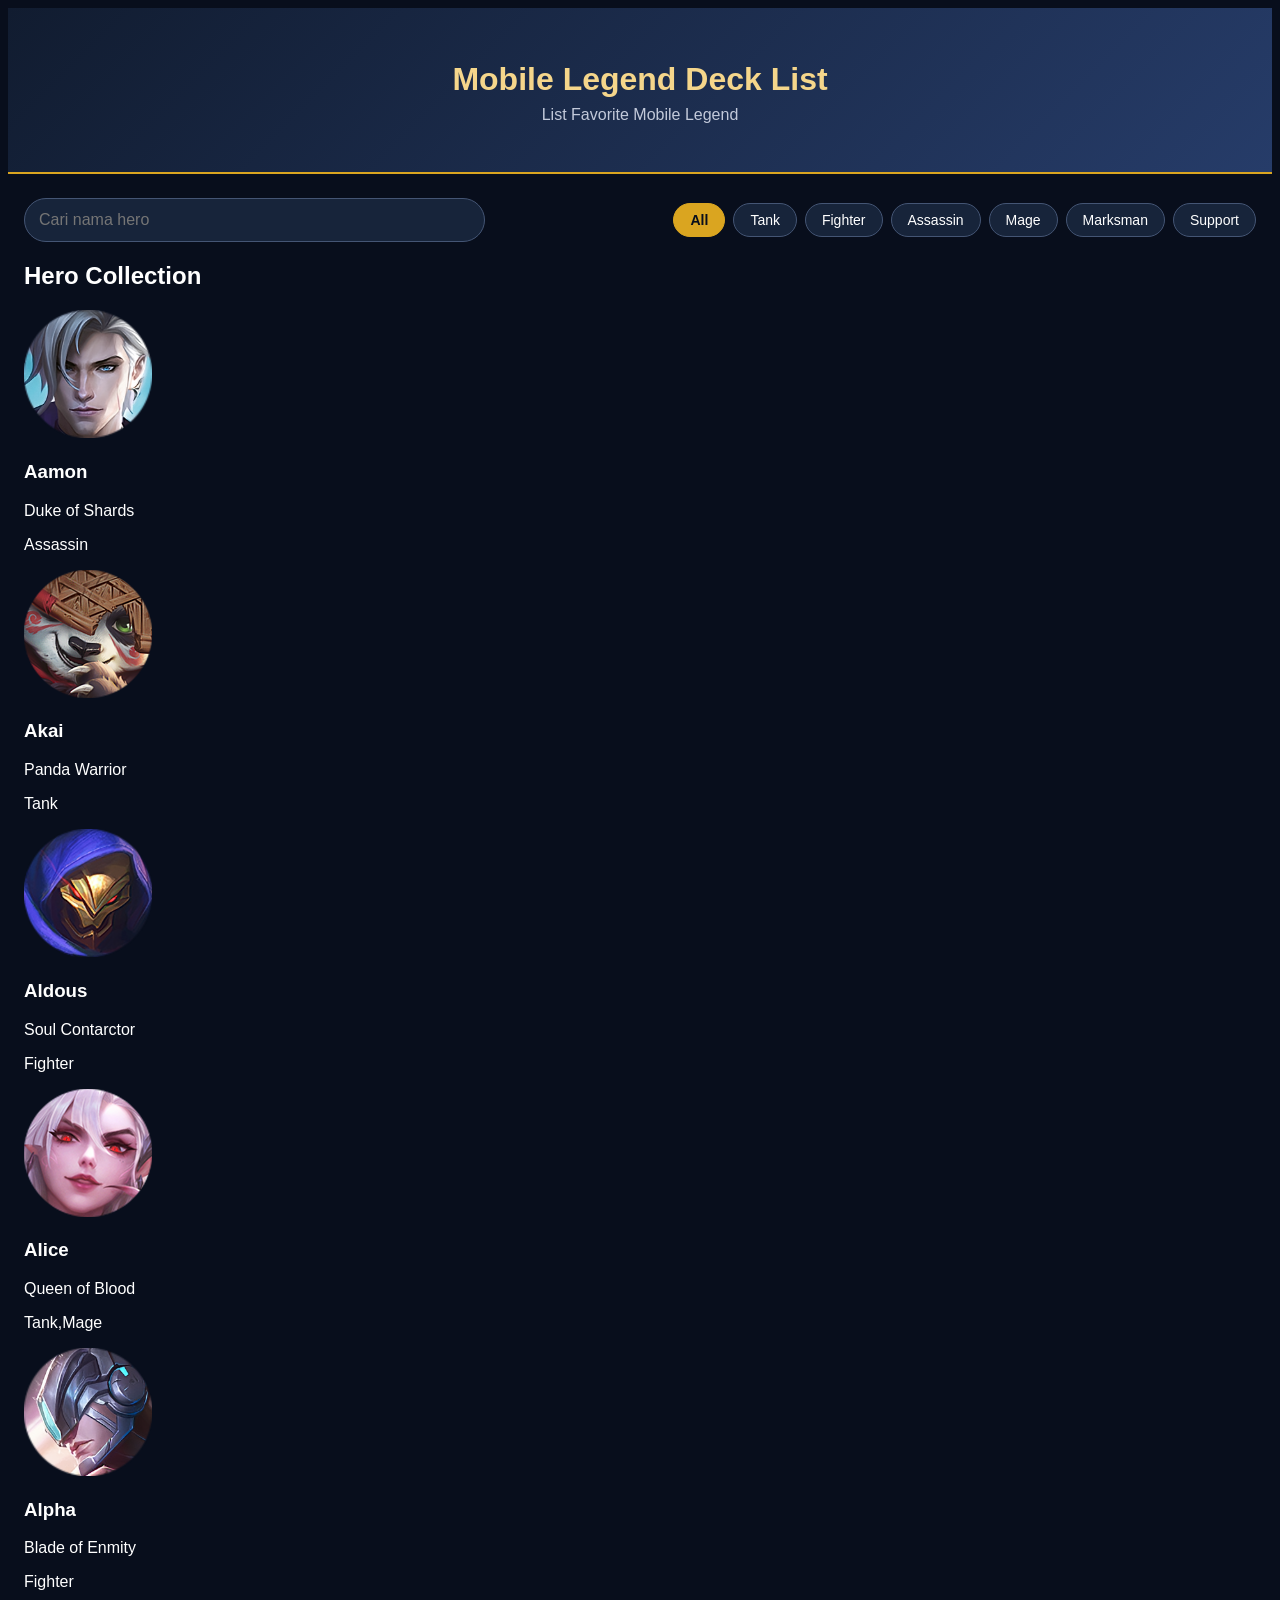
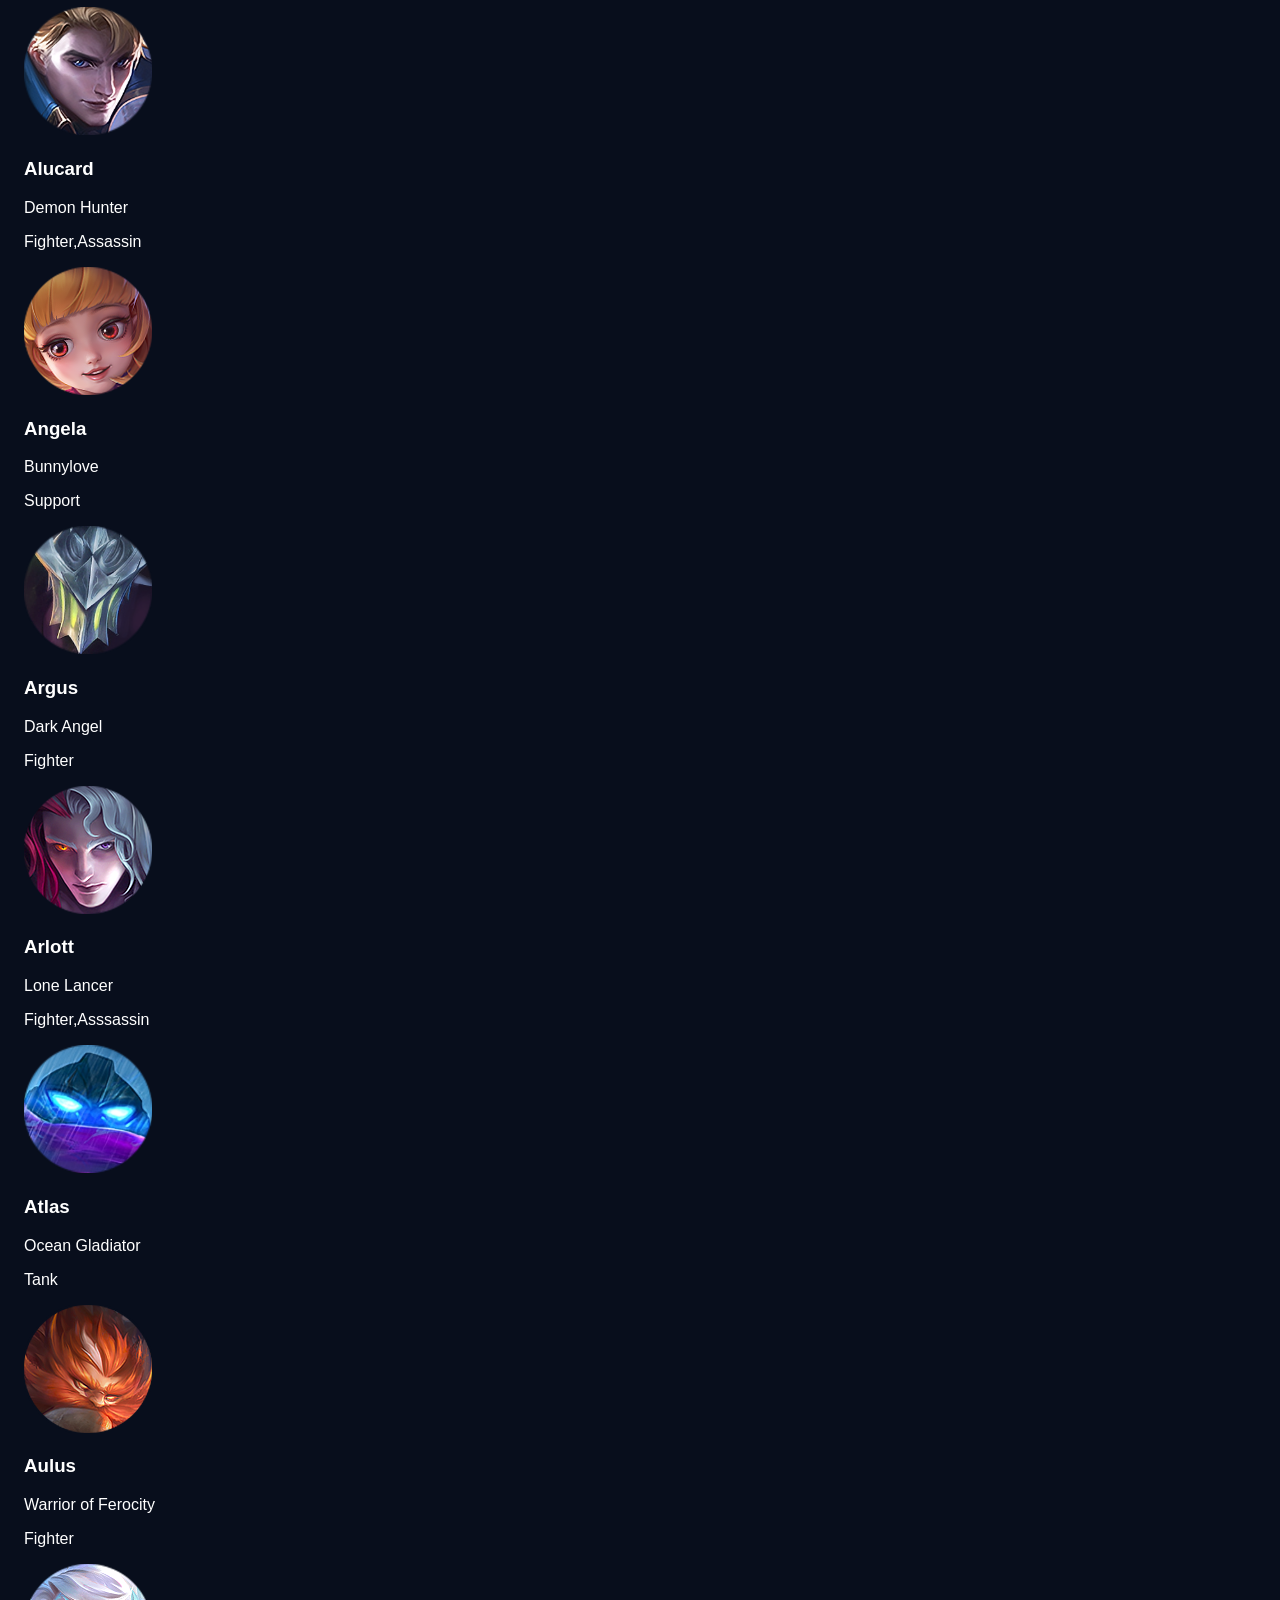
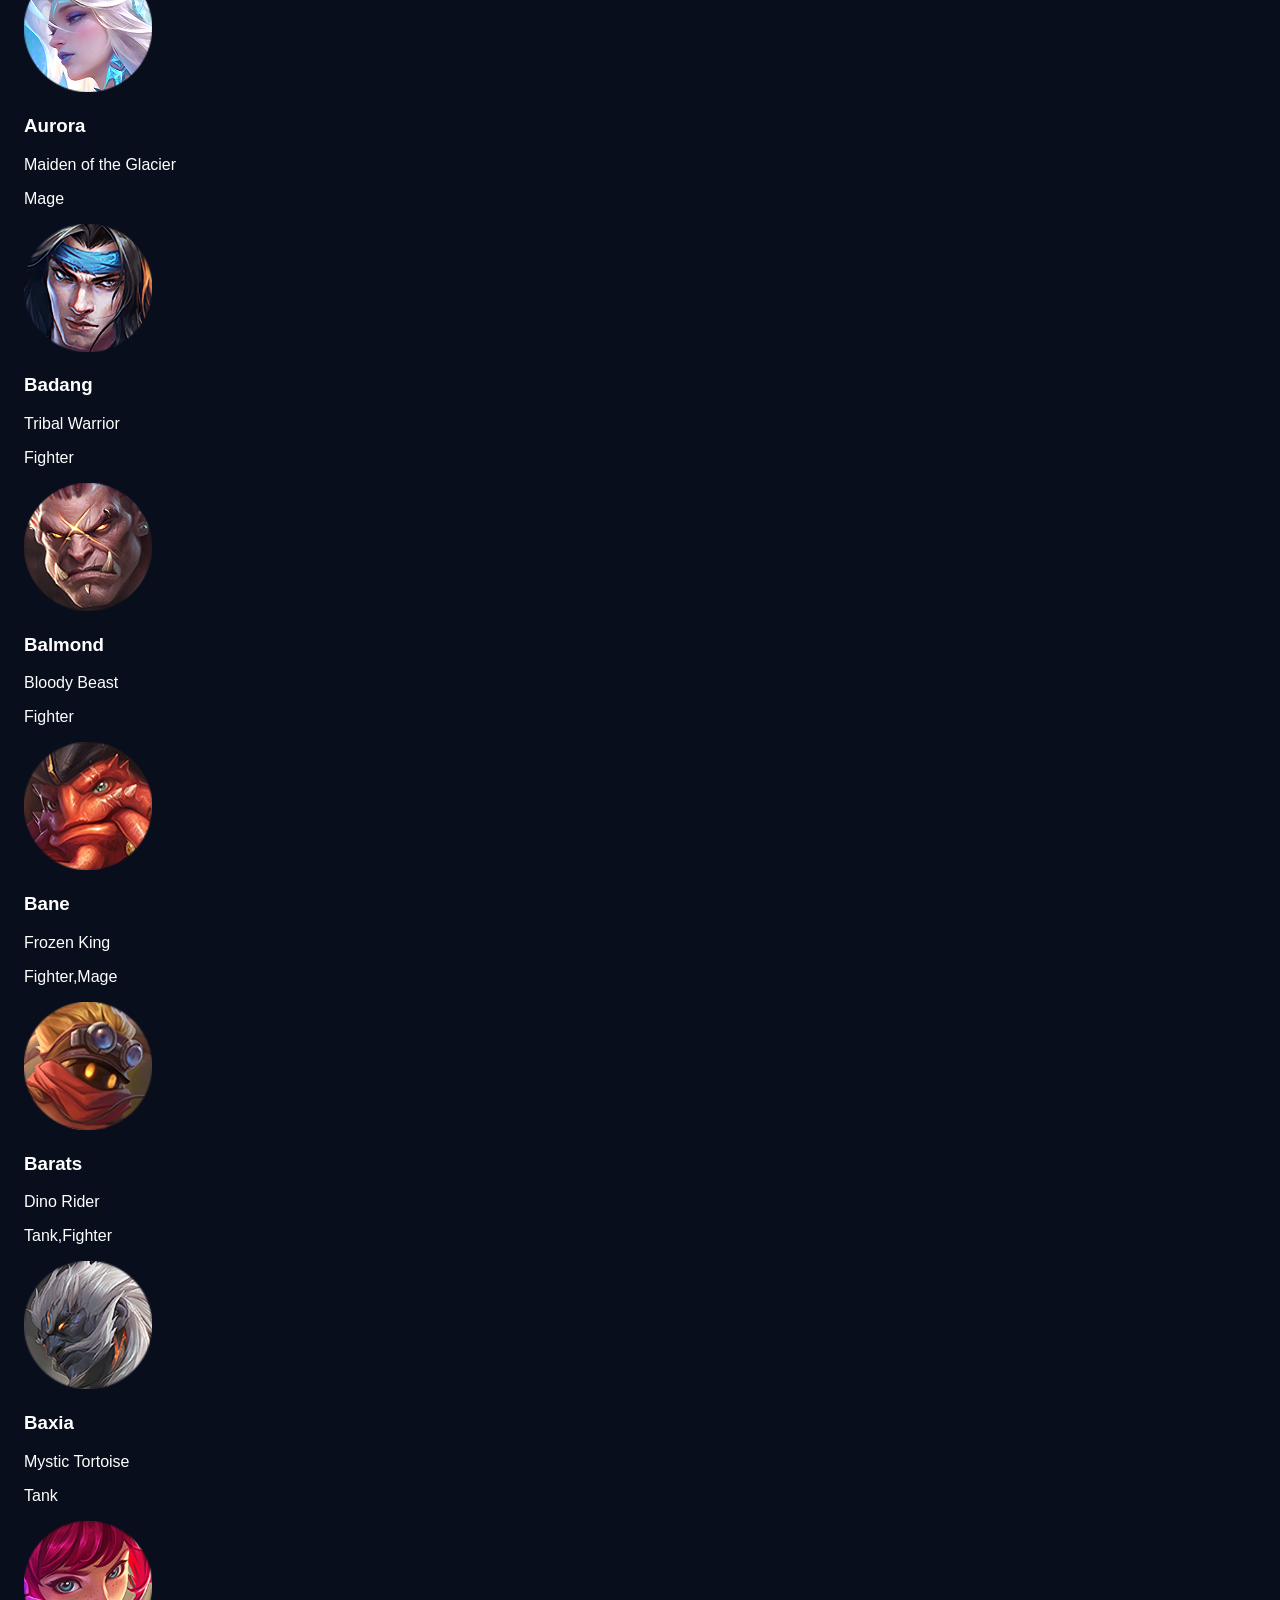
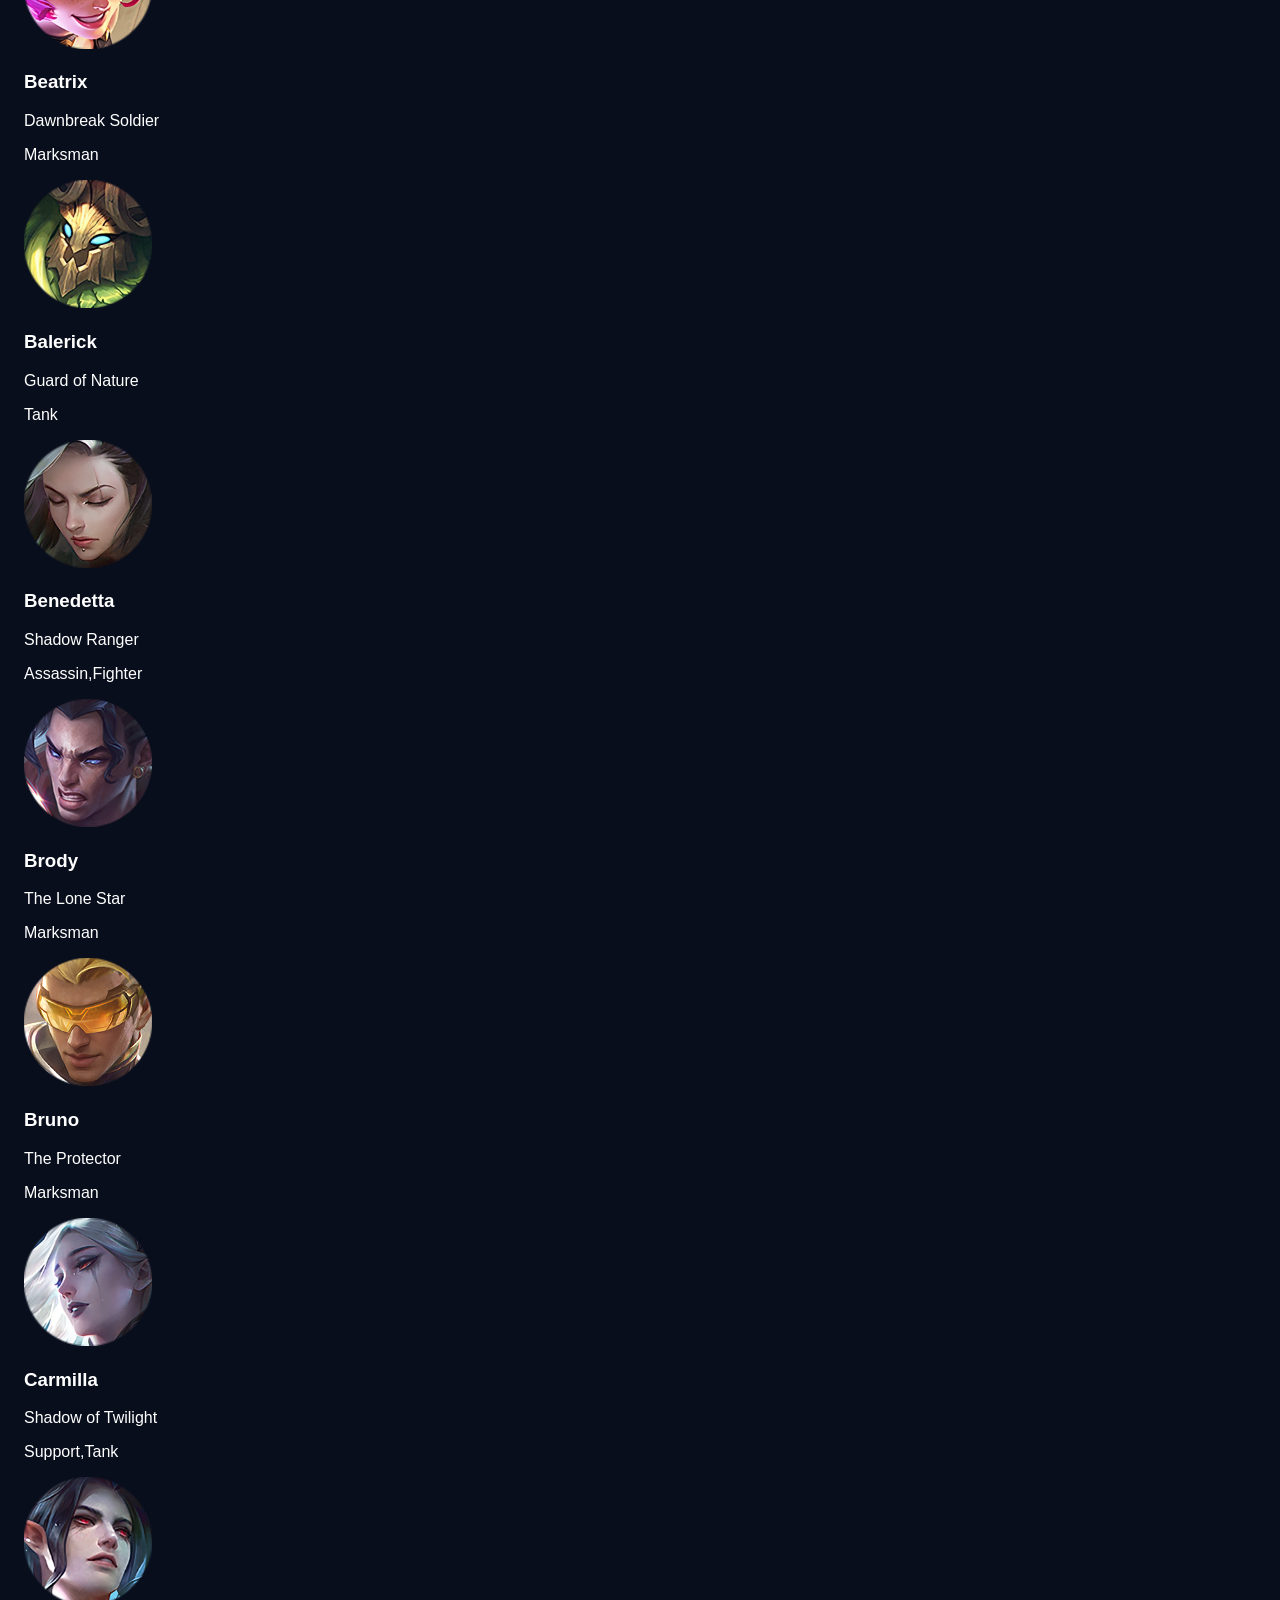
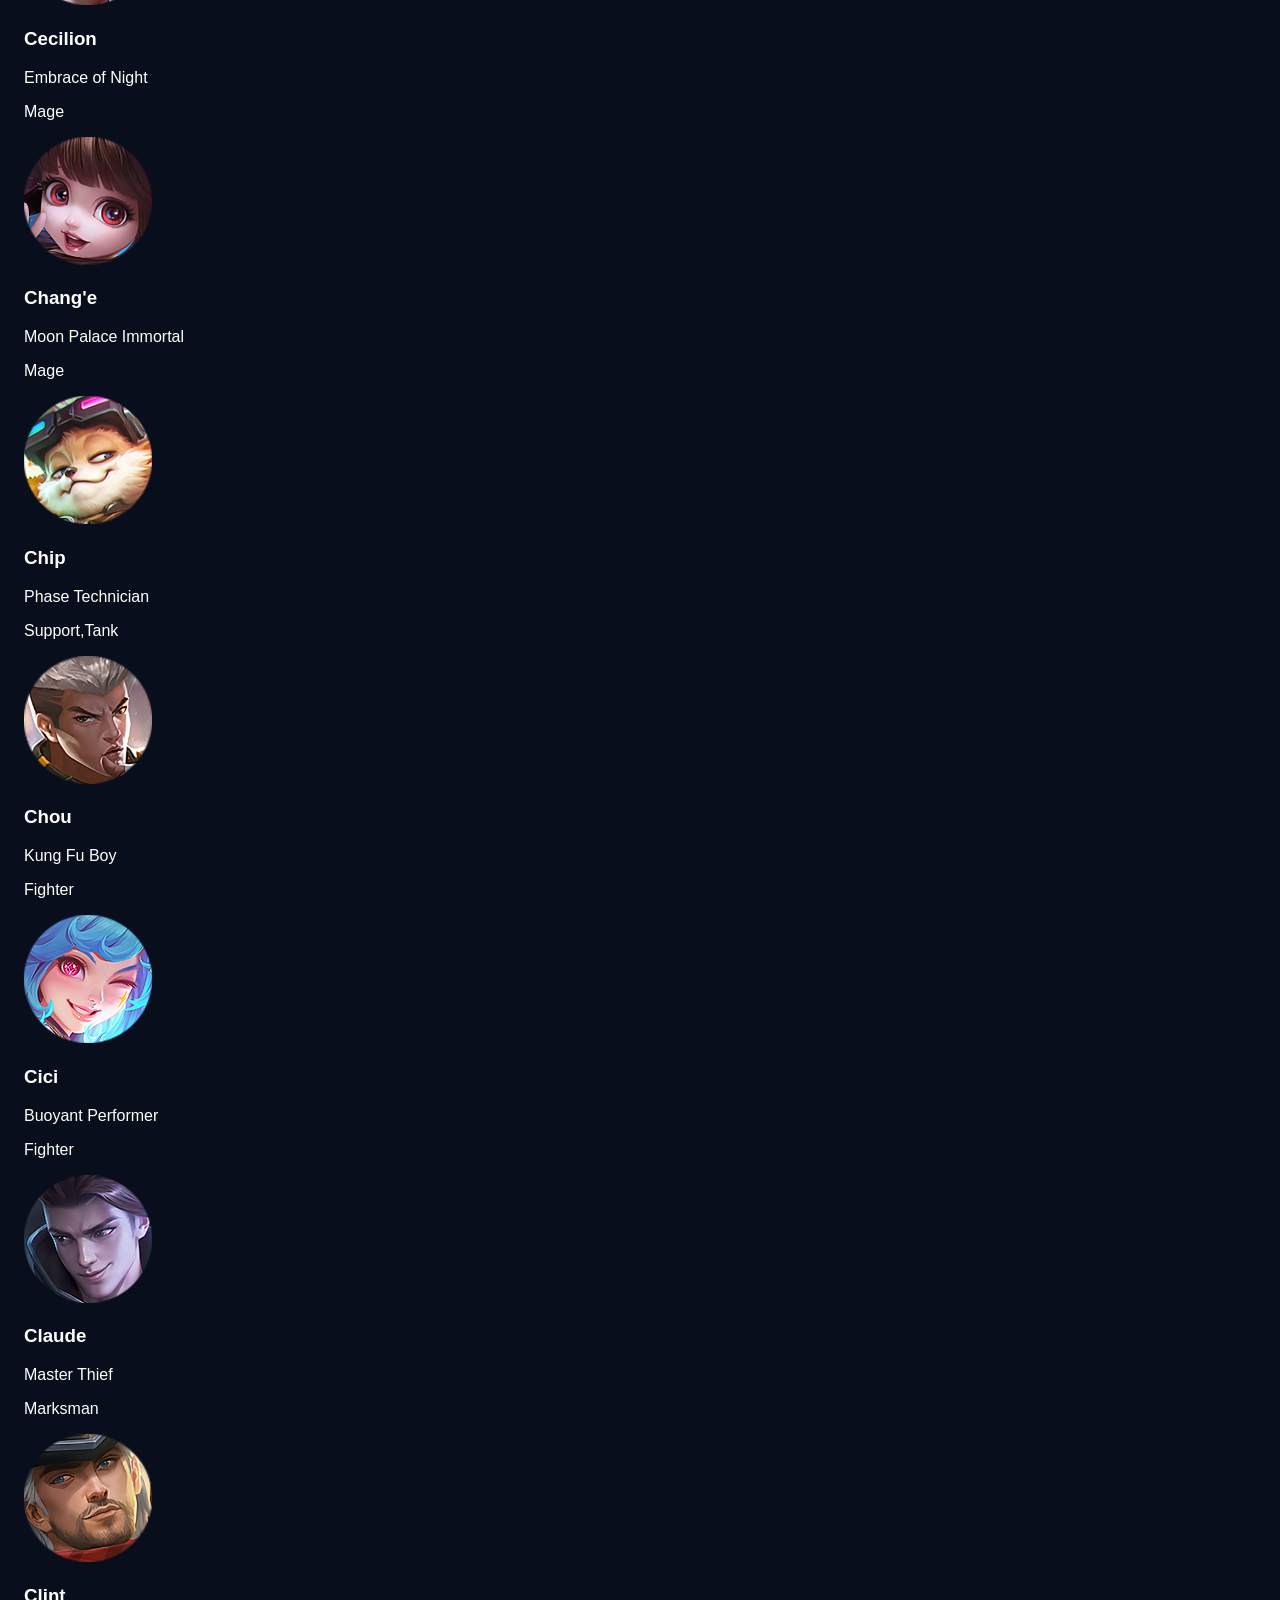
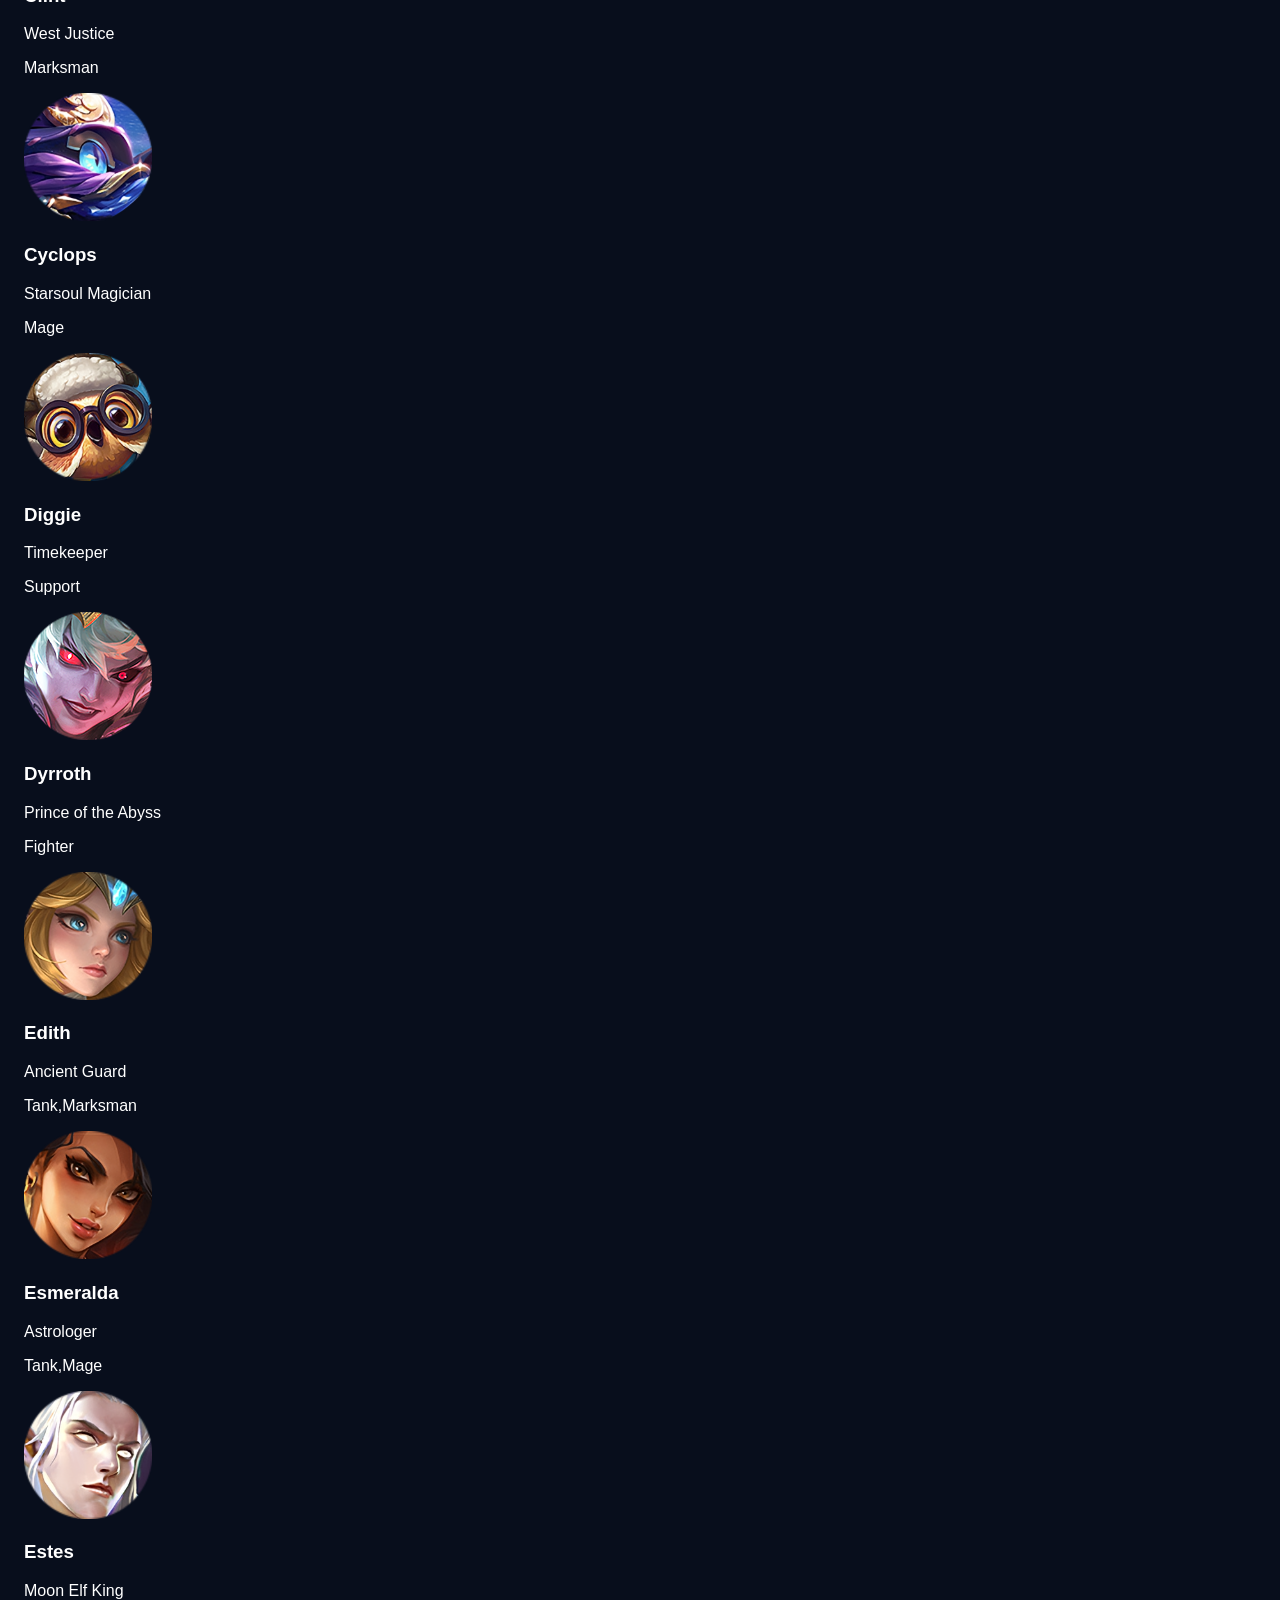
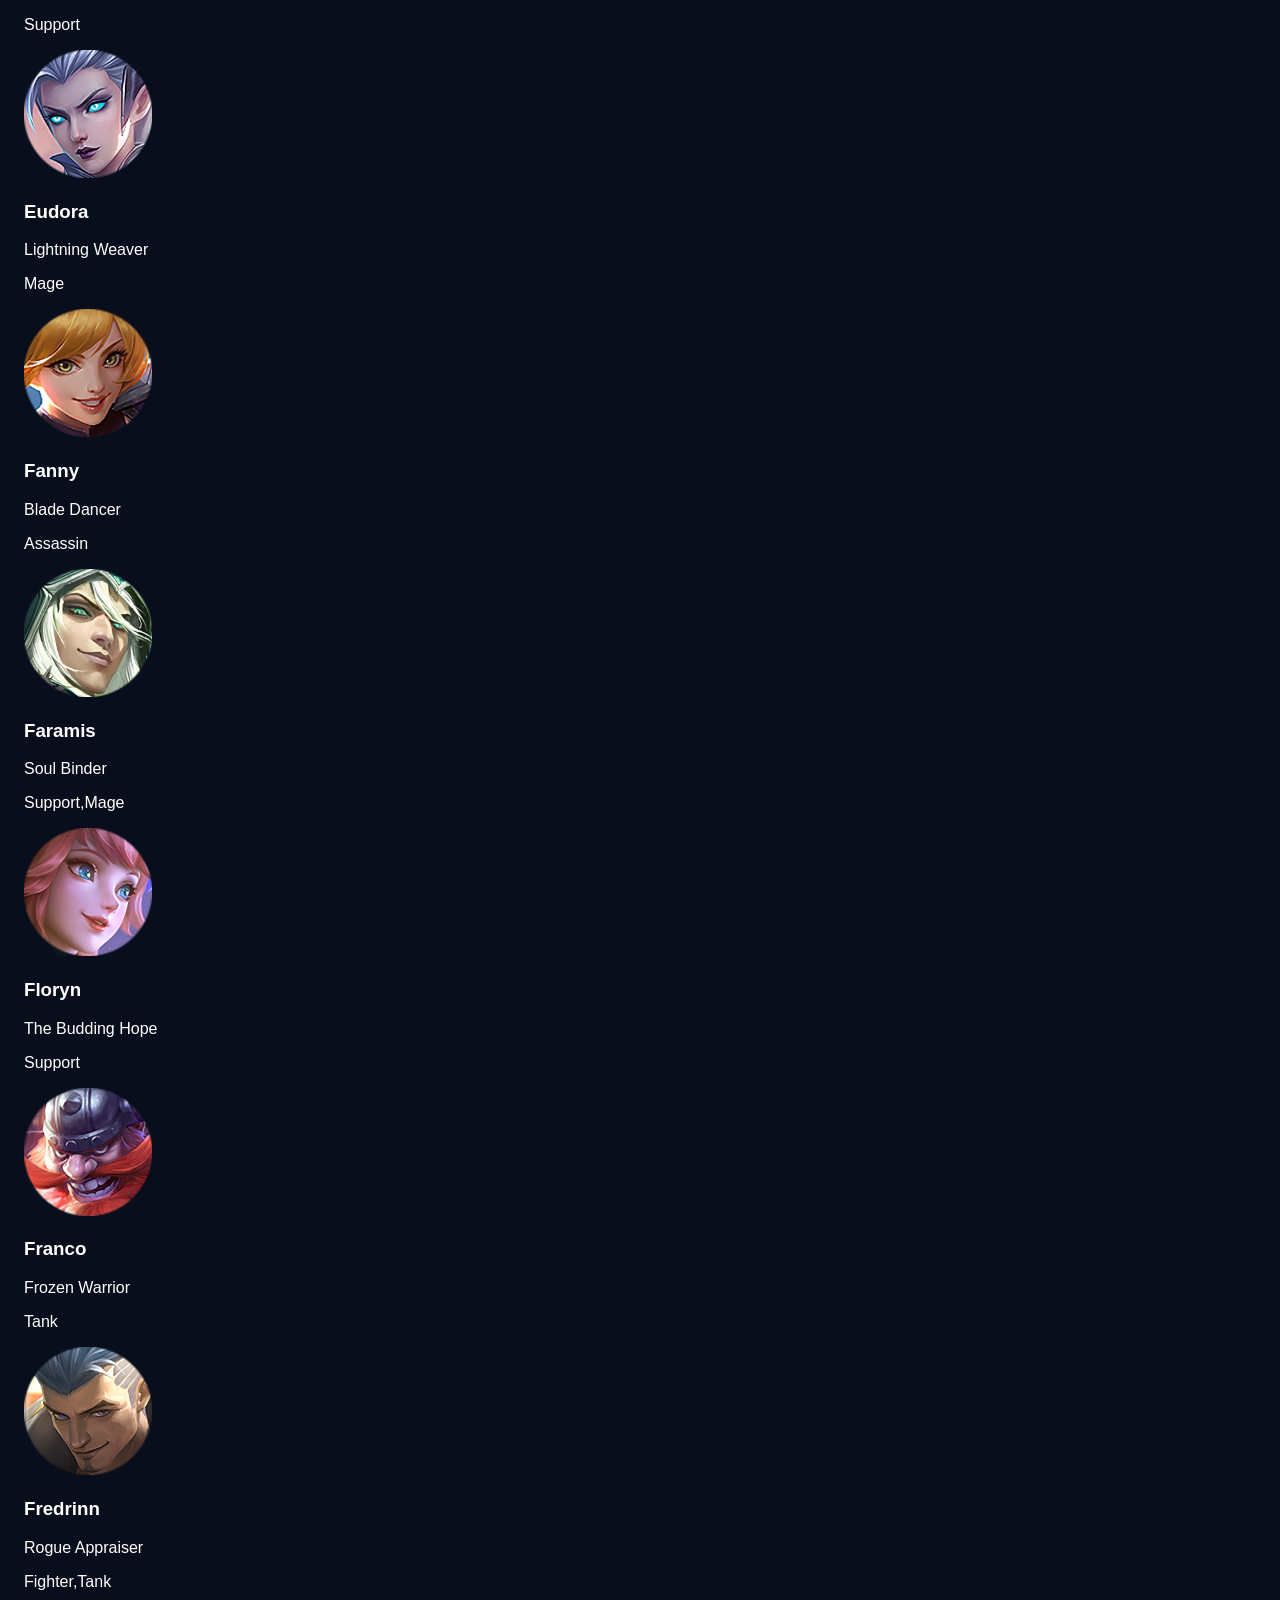
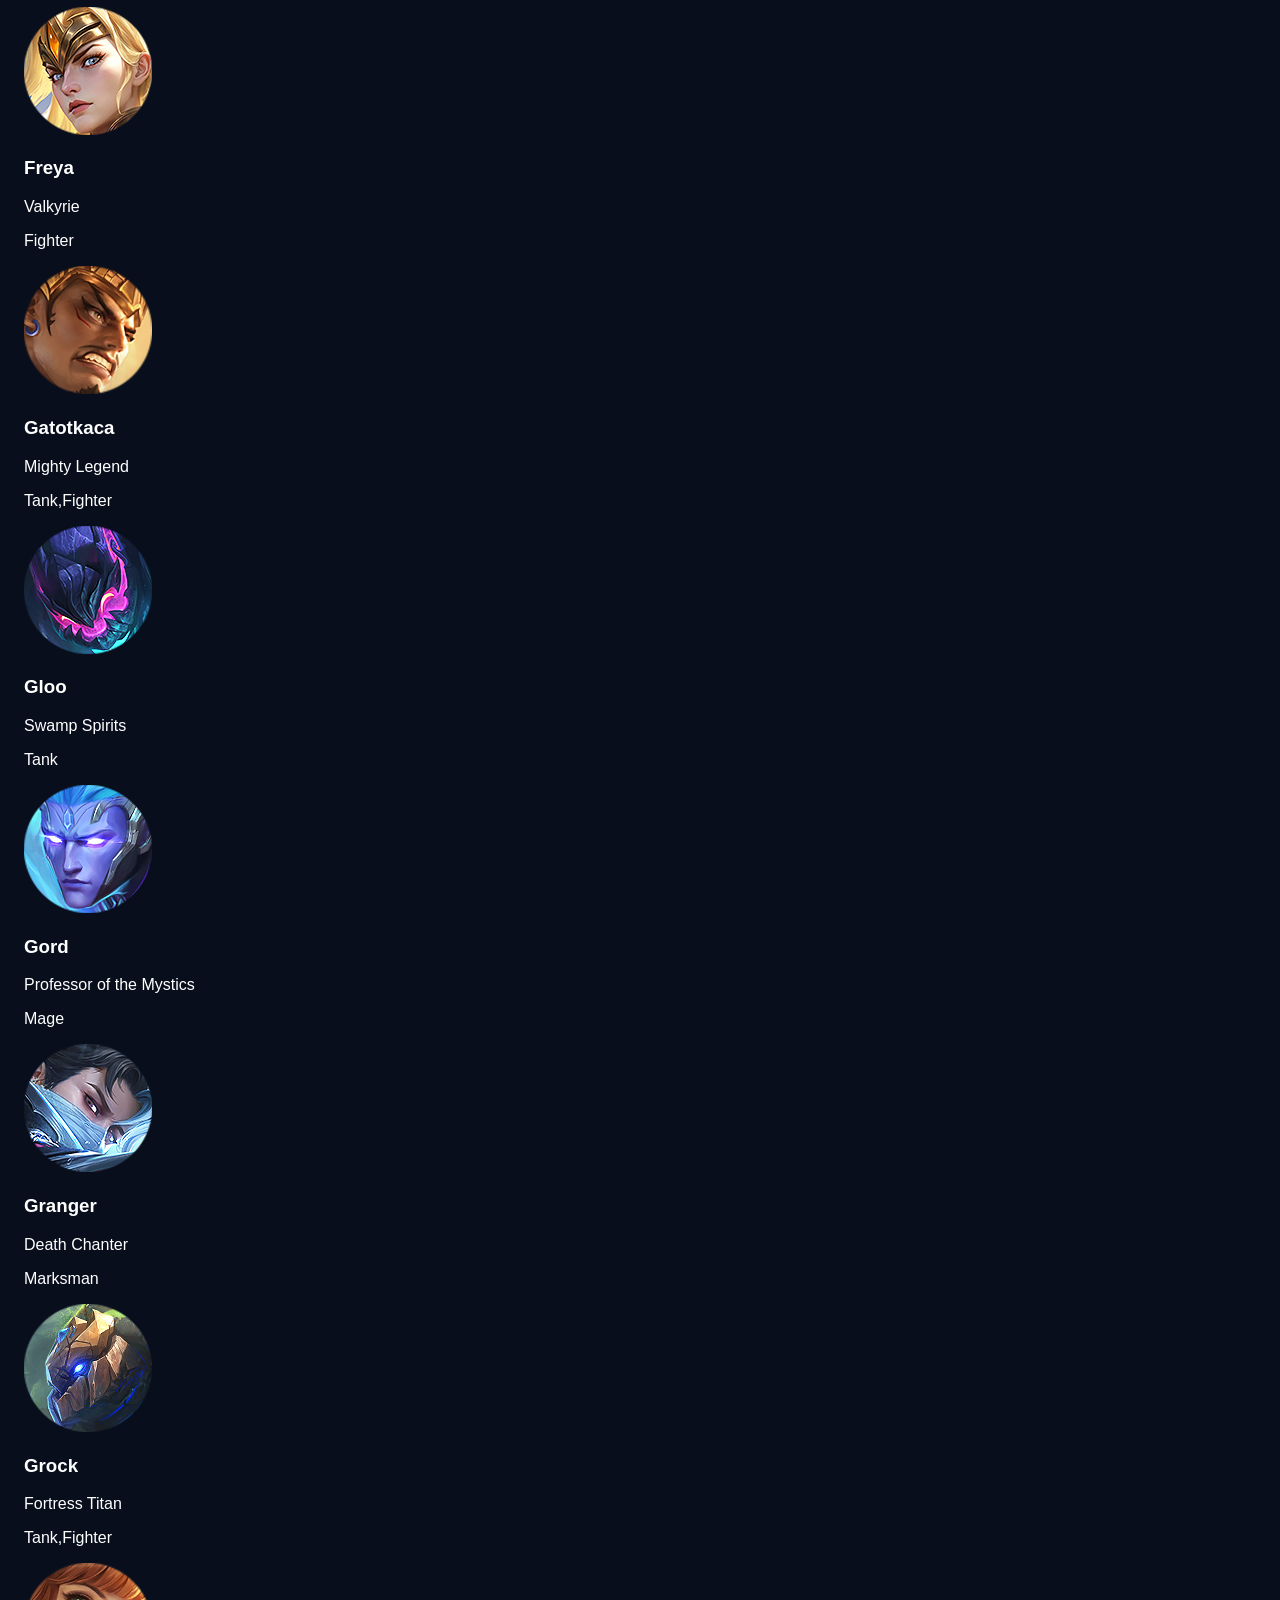
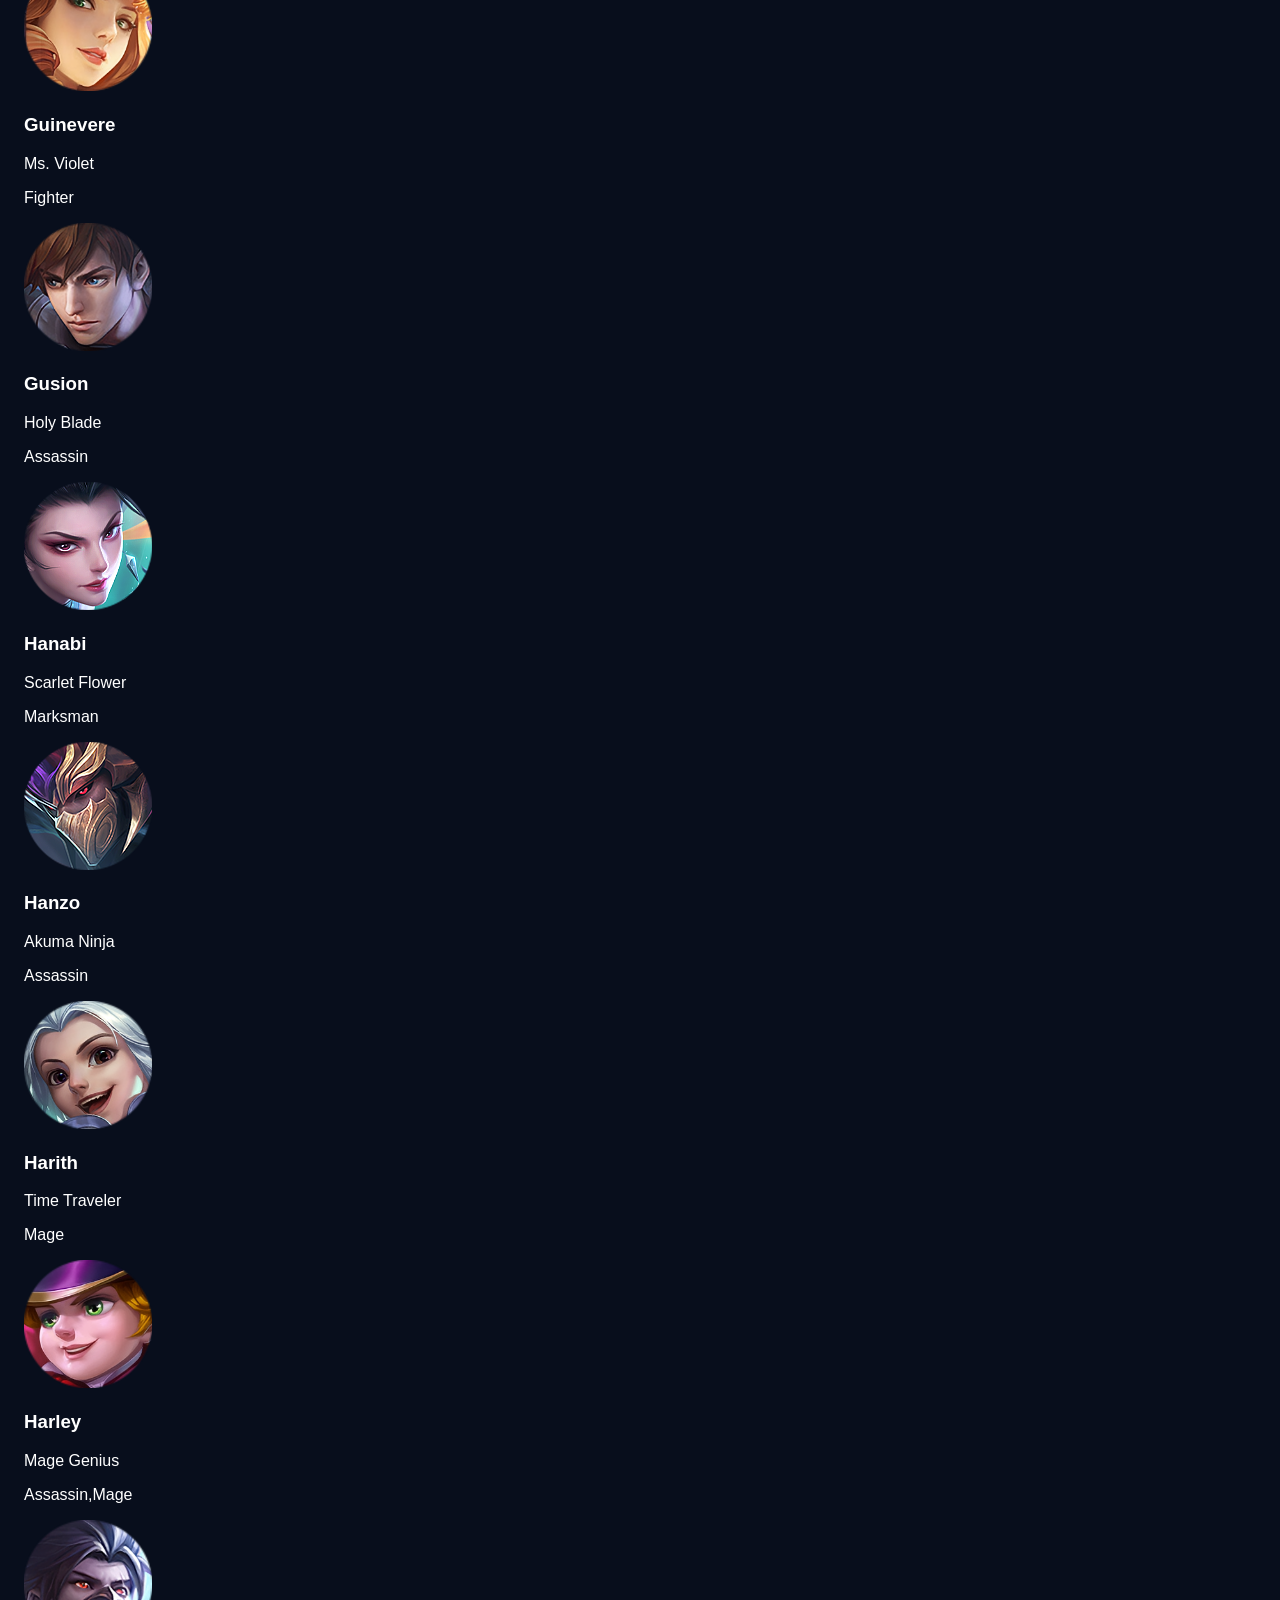
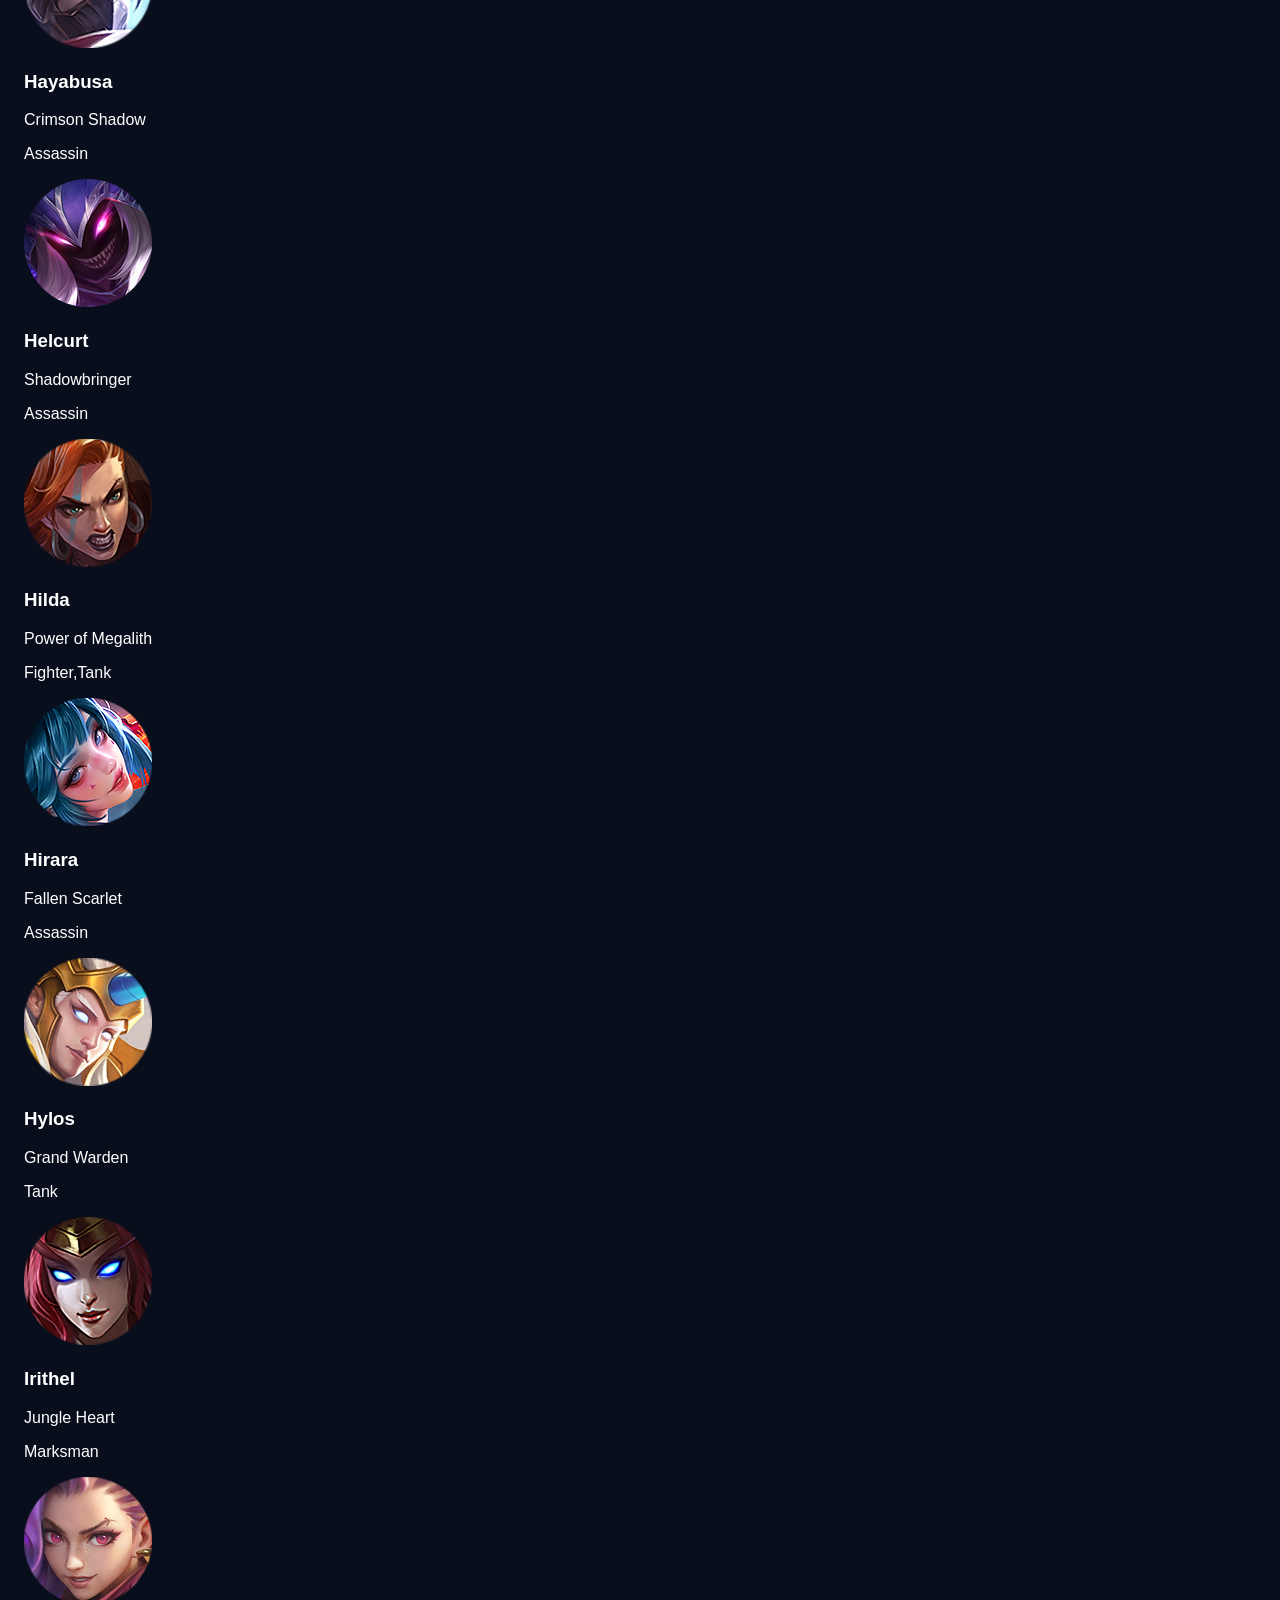
==== index.html @ b595e052 "initial project" ====
<!DOCTYPE html>
<html lang="en">

<head>
    <meta charset="UTF-8">
    <meta name="viewport" content="width=device-width, initial-scale=1.0">
    <title>Mobile Legend Deck</title>
    <link rel="stylesheet" href="style.css">
</head>

<body>
    <!-- Start semantik elements -->
    <!-- header -->
    <header class="header">
        <h1>Mobile Legend Deck List</h1>
        <p>List Favorite Mobile Legend</p>


    </header>
    <!-- end header -->

    <!-- main -->
    <main class="container">
        <section class="toolbar">
            <input id="Search" type="text" placeholder="Cari nama hero" />
            <div class="filters">
                <button class="filter-btn active" data-element="All">All</button>
                <button class="filter-btn" data-element="Tank">Tank</button>
                <button class="filter-btn" data-element="Fighter">Fighter</button>
                <button class="filter-btn" data-element="Assassin">Assassin</button>
                <button class="filter-btn" data-element="Mage">Mage</button>
                <button class="filter-btn" data-element="Marksman">Marksman</button>
                <button class="filter-btn" data-element="Support">Support</button>
            </div>
            
        </section>

        <!-- Hero Collection -->
        <section class="hero-section">
            <h2>Hero Collection</h2>

            <div id="hero-list" class="hero-list">
                <!-- Kartu Hero dibuat Melalui JavaScript -->

            </div>
        </section>

        <!-- Detai Hero -->
        <section id="hero-detail" class="hero-detail">

        </section>

    </main>

    <footer>
        <p>Mobile Legend Deck List</p>
    </footer>


    <!-- end main -->
    <!-- End semantik elements -->
    <!-- JavaScript -->
    <script src="heroes.js"></script>
    <script src="script.js"></script>

</body>

</html>
---- style.css ----
.header {
    background: linear-gradient(
        135deg,
        #111c30,
        #263c69
    );
        /* rgba(102, 114, 205, 0.884); */
    color: #f5d68b;
    text-align: center;
    padding: 32px 16px;
    border-bottom: 2px solid goldenrod
}

.header h1 {
    font-size: 32px;
    margin-bottom: 8px;
}

.header p {
    margin-top: 8px;
    opacity: 0.9;
    color: #d5dbea;
}



/* body */
body{
    background-color: #080e1c;
    color: white;
    font-family: arrial, Arial, sans-serif;
}

/* countainer section */
.container {
    max-width: 1500px;
    margin: 0 auto;
    padding: 24px 16px;
}

/* toolbar */
.toolbar {
    display: flex;
    flex-wrap: wrap;
    justify-content: space-between;
    align-items: center;
    gap: 12px;
}

input {
    flex: 1;
    max-width: 35%;
    padding: 12px 14px;
    border: 1px solid #445574;
    border-radius: 80px;
    font-size: 16px;
    background-color: #17243a;
    color: white;
    outline: none;
}

#search:focus{
    border-color: goldenrod;
}

.filters {
    display: flex;
    gap: 8px;
    flex-wrap: wrap;
}

.filter-btn {
    padding: 8px 16px;
    border: 1px solid #445574;
    border-radius: 20px;
    background-color: #17243a;
    color: white;
    cursor: pointer;
    font-size: 14px;
    transition: 0.3s;
}

.filter-btn:hover{
    background-color: #344968;
}

.filter-btn.active {
    background-color: goldenrod;
    color: #080e1c;
    border-color: goldenrod;
    font-weight: bold;
}

/* Responsive */
@media (max-width: 600px) {
    .toolbar {
        flex-direction: column;
        align-items: stretch;
    }
    #search {
        width: 100%;
    }
    .filters {
        justify-content: center;
    }
    .header h1 {
        font-size: 24px;
    }
}
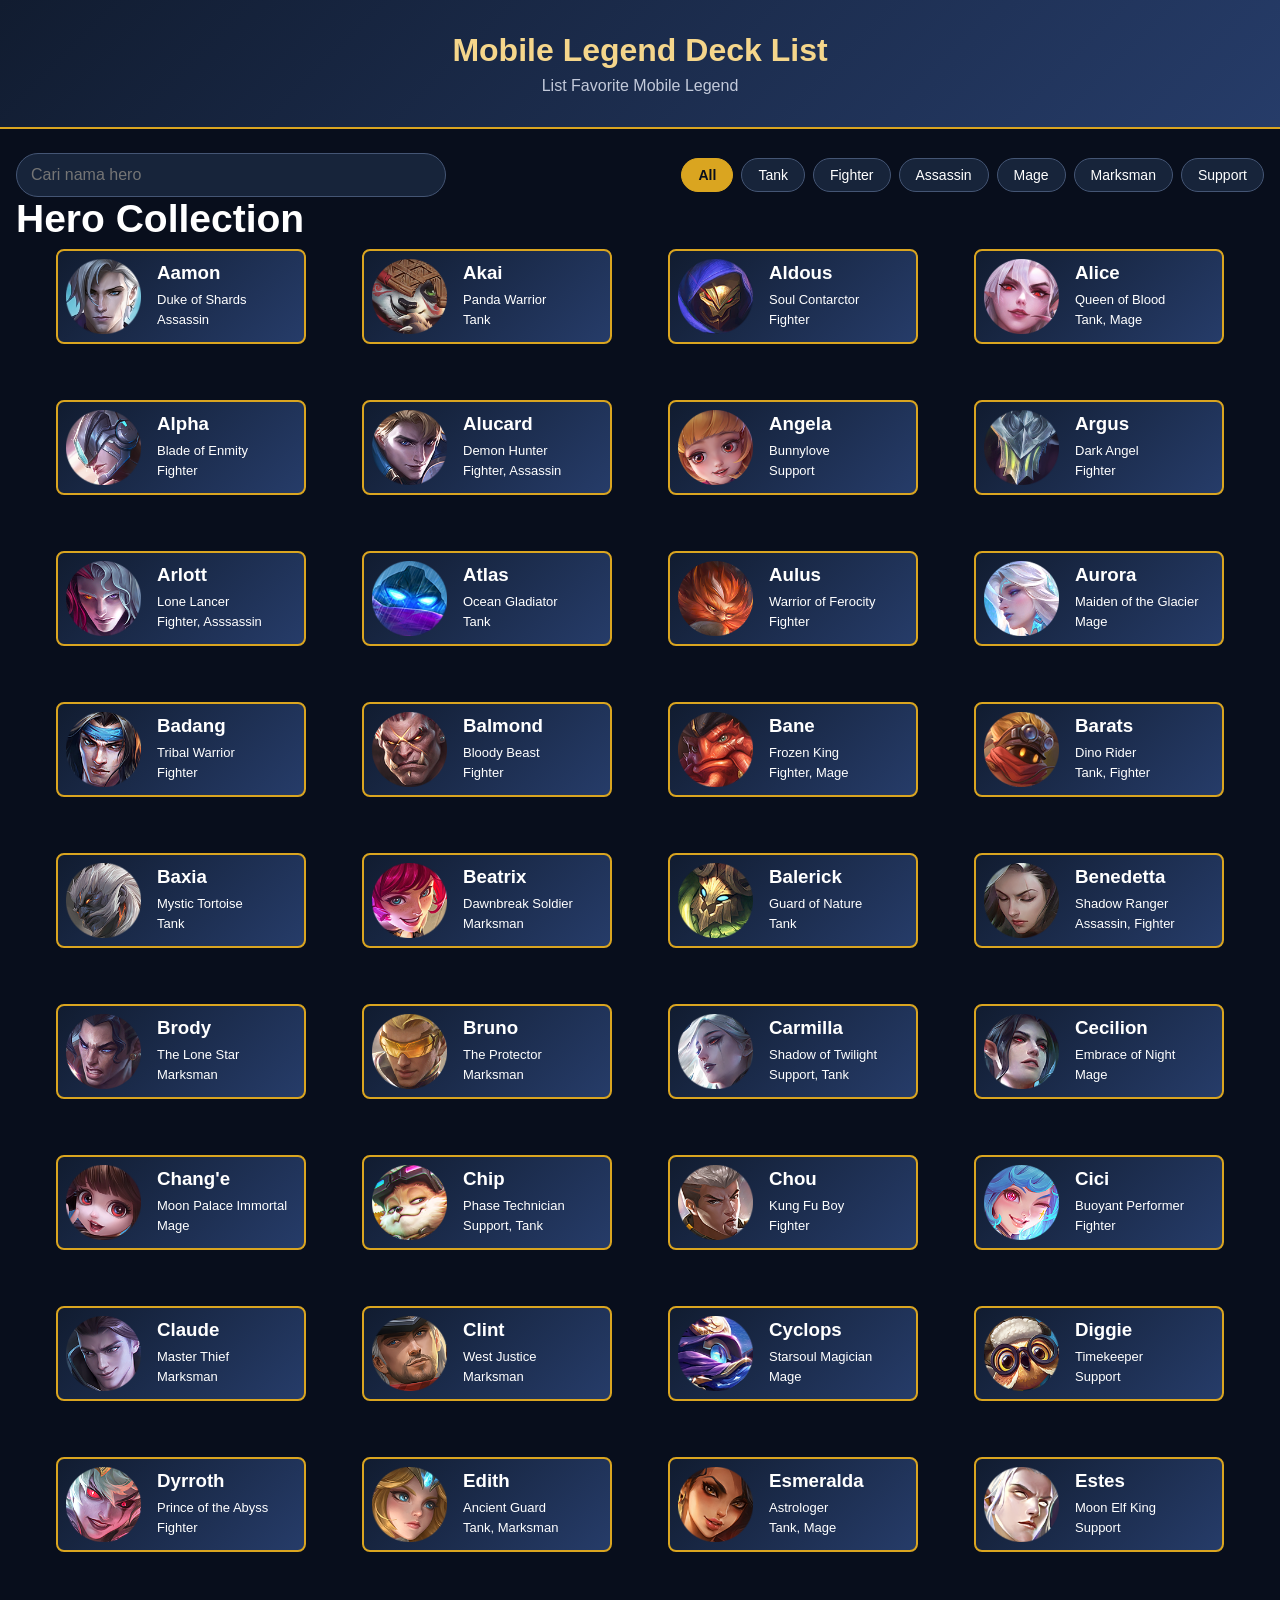
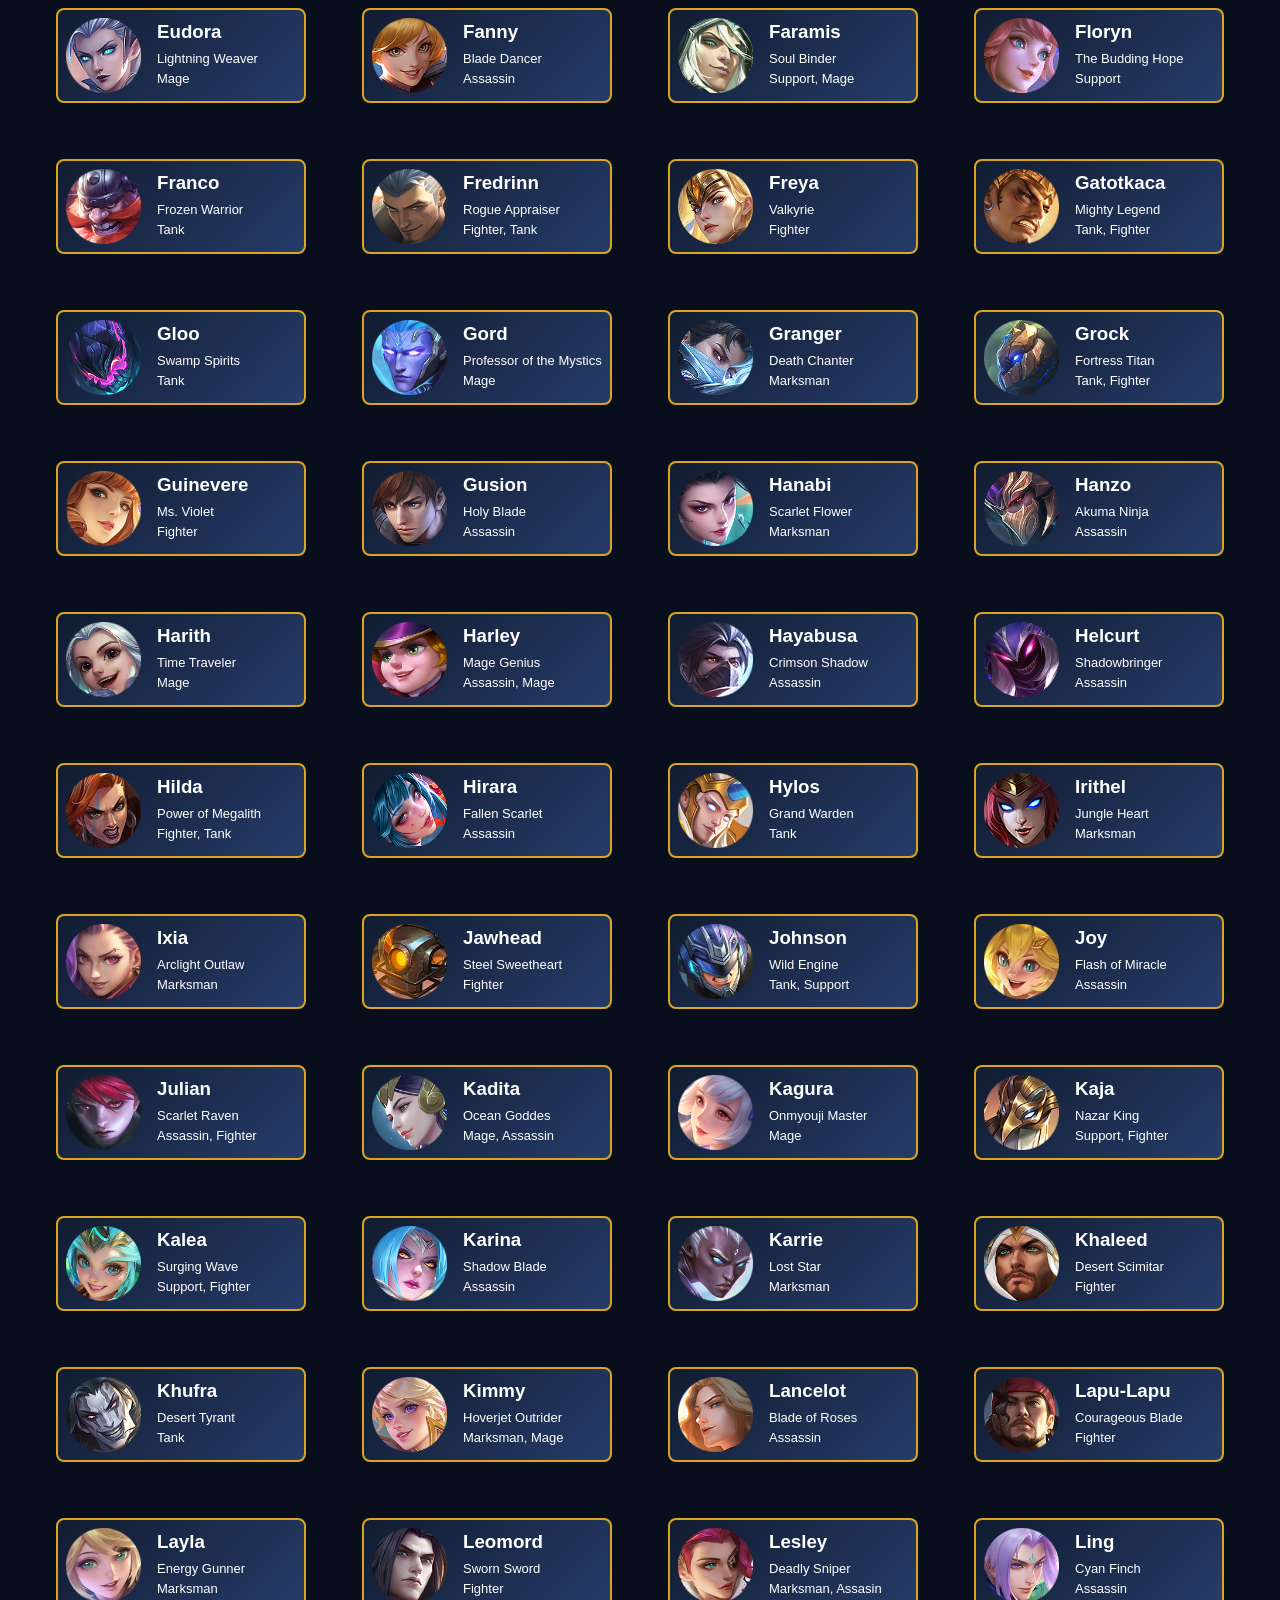
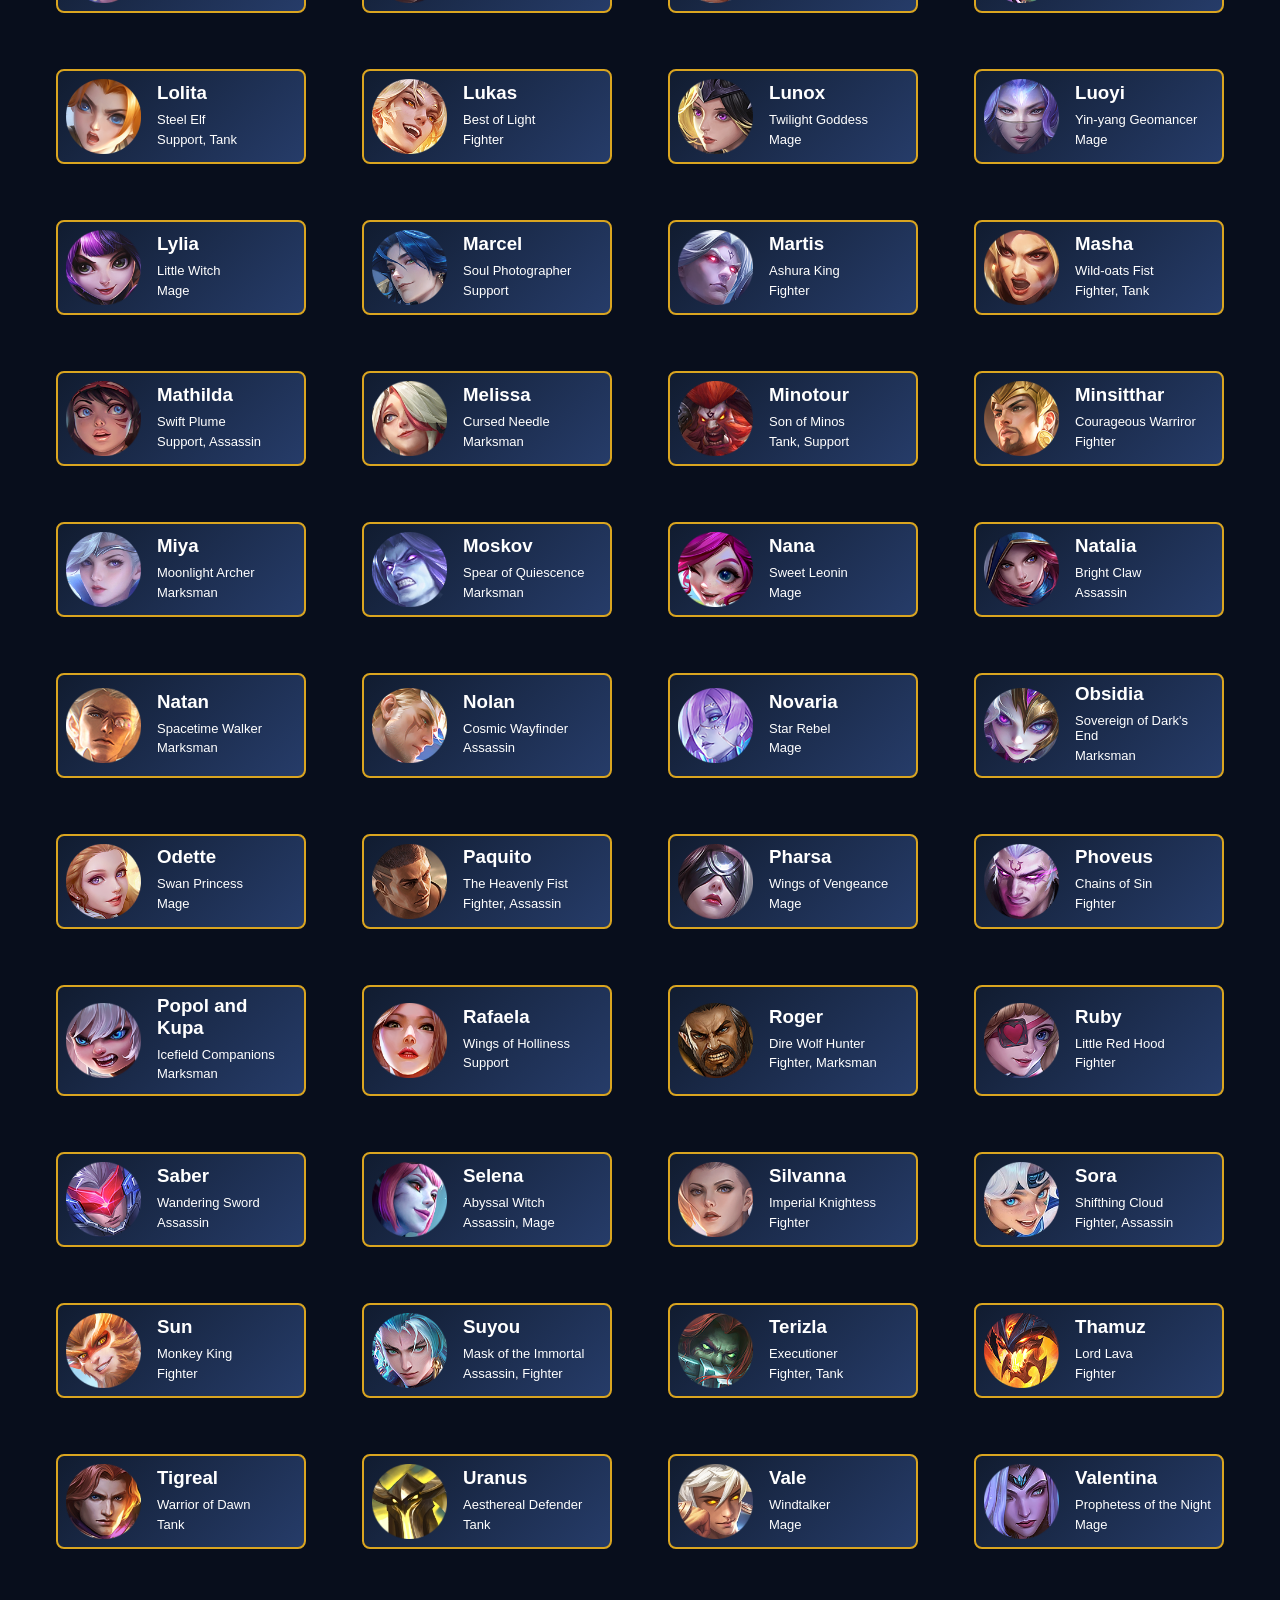
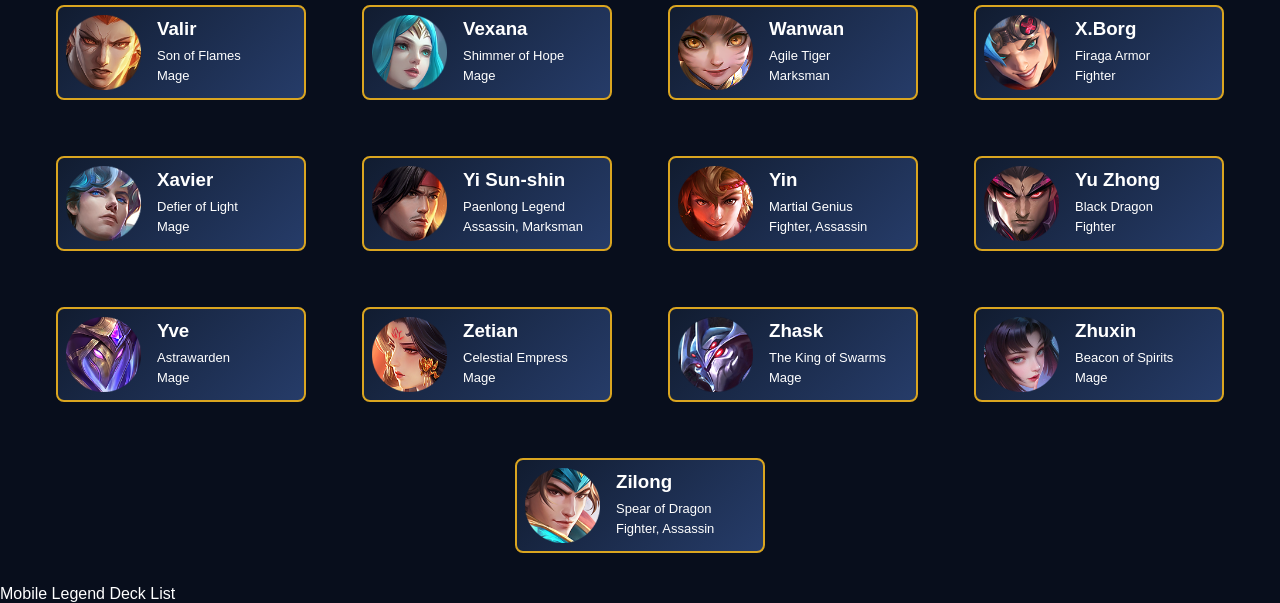
==== commit c1889fba: "home" ====
--- a/index.html
+++ b/index.html
@@ -24,15 +24,15 @@
         <section class="toolbar">
             <input id="Search" type="text" placeholder="Cari nama hero" />
             <div class="filters">
-                <button class="filter-btn active" data-element="All">All</button>
-                <button class="filter-btn" data-element="Tank">Tank</button>
-                <button class="filter-btn" data-element="Fighter">Fighter</button>
-                <button class="filter-btn" data-element="Assassin">Assassin</button>
-                <button class="filter-btn" data-element="Mage">Mage</button>
-                <button class="filter-btn" data-element="Marksman">Marksman</button>
-                <button class="filter-btn" data-element="Support">Support</button>
+                <button class="filter-btn active" data-role="All">All</button>
+                <button class="filter-btn" data-role="Tank">Tank</button>
+                <button class="filter-btn" data-role="Fighter">Fighter</button>
+                <button class="filter-btn" data-role="Assassin">Assassin</button>
+                <button class="filter-btn" data-role="Mage">Mage</button>
+                <button class="filter-btn" data-role="Marksman">Marksman</button>
+                <button class="filter-btn" data-role="Support">Support</button>
             </div>
-            
+
         </section>
 
         <!-- Hero Collection -->
@@ -41,8 +41,8 @@
 
             <div id="hero-list" class="hero-list">
                 <!-- Kartu Hero dibuat Melalui JavaScript -->
+            </div>
 
-            </div>
         </section>
 
         <!-- Detai Hero -->
@@ -65,4 +65,5 @@
 
 </body>
 
-</html>+</html>
+
--- a/style.css
+++ b/style.css
@@ -1,3 +1,7 @@
+*{
+    margin: 0;
+    padding: 0;
+}
 .header {
     background: linear-gradient(
         135deg,
@@ -49,7 +53,7 @@
 
 input {
     flex: 1;
-    max-width: 35%;
+    max-width: 400px;
     padding: 12px 14px;
     border: 1px solid #445574;
     border-radius: 80px;
@@ -67,6 +71,7 @@
     display: flex;
     gap: 8px;
     flex-wrap: wrap;
+    /* left: 10px; */
 }
 
 .filter-btn {
@@ -91,6 +96,67 @@
     font-weight: bold;
 }
 
+.hero-section h2{
+    font-size: 39px;
+    
+}
+
+
+/* Membuat gambar hero menjadi baris dan kolom */
+.hero-list{
+    display: flex;
+    flex-wrap: wrap;
+    gap: 40px;
+    justify-content:center;
+    margin: 0 auto;
+
+
+}
+.hero-card{
+    background:linear-gradient( 135deg,
+        #111c30,
+        #263c69);
+    display: flex;
+    flex-direction: row;
+    width: 250px;
+    justify-content: start;
+    gap: 1rem;
+    align-items: center;
+    box-sizing: border-box;
+    padding: 8px;
+    margin: 8px;
+    border: 2px solid goldenrod;
+    border-radius: 8px;
+
+}
+
+.hero-desc{
+    display: flex;
+    flex-direction: column;
+    padding: 0;
+    margin: 0;
+
+}
+div.hero-desc h3{
+    /* font-size: 1.1rem; */
+    margin: 0;
+    margin-bottom: 0.5rem;
+}
+div.hero-desc p{
+    margin: 0;
+    margin-bottom: 0.3rem;
+    font-size: small;
+}
+
+  
+
+
+/* Mengatur gambar agar lebih kecil */
+.hero-card img{
+    width: 75px;
+    height: 75px;
+}
+
 /* Responsive */
 @media (max-width: 600px) {
     .toolbar {
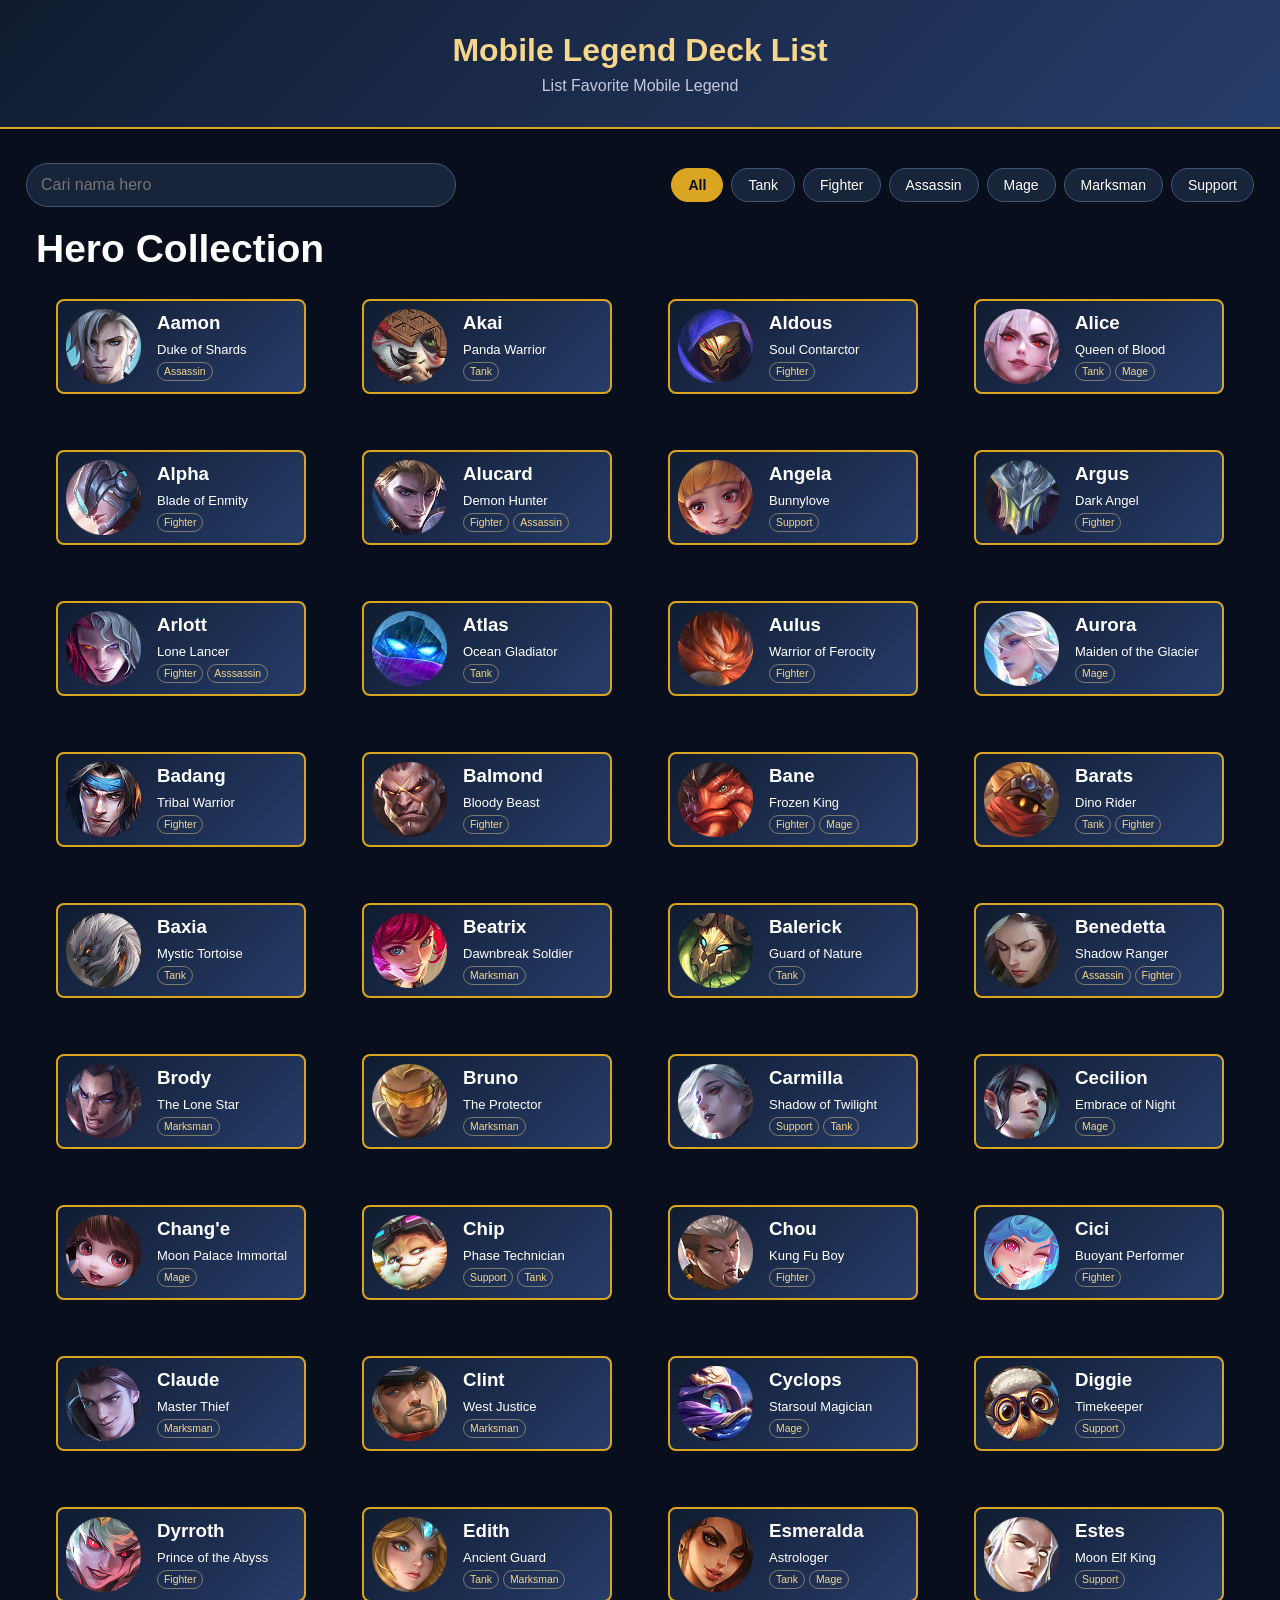
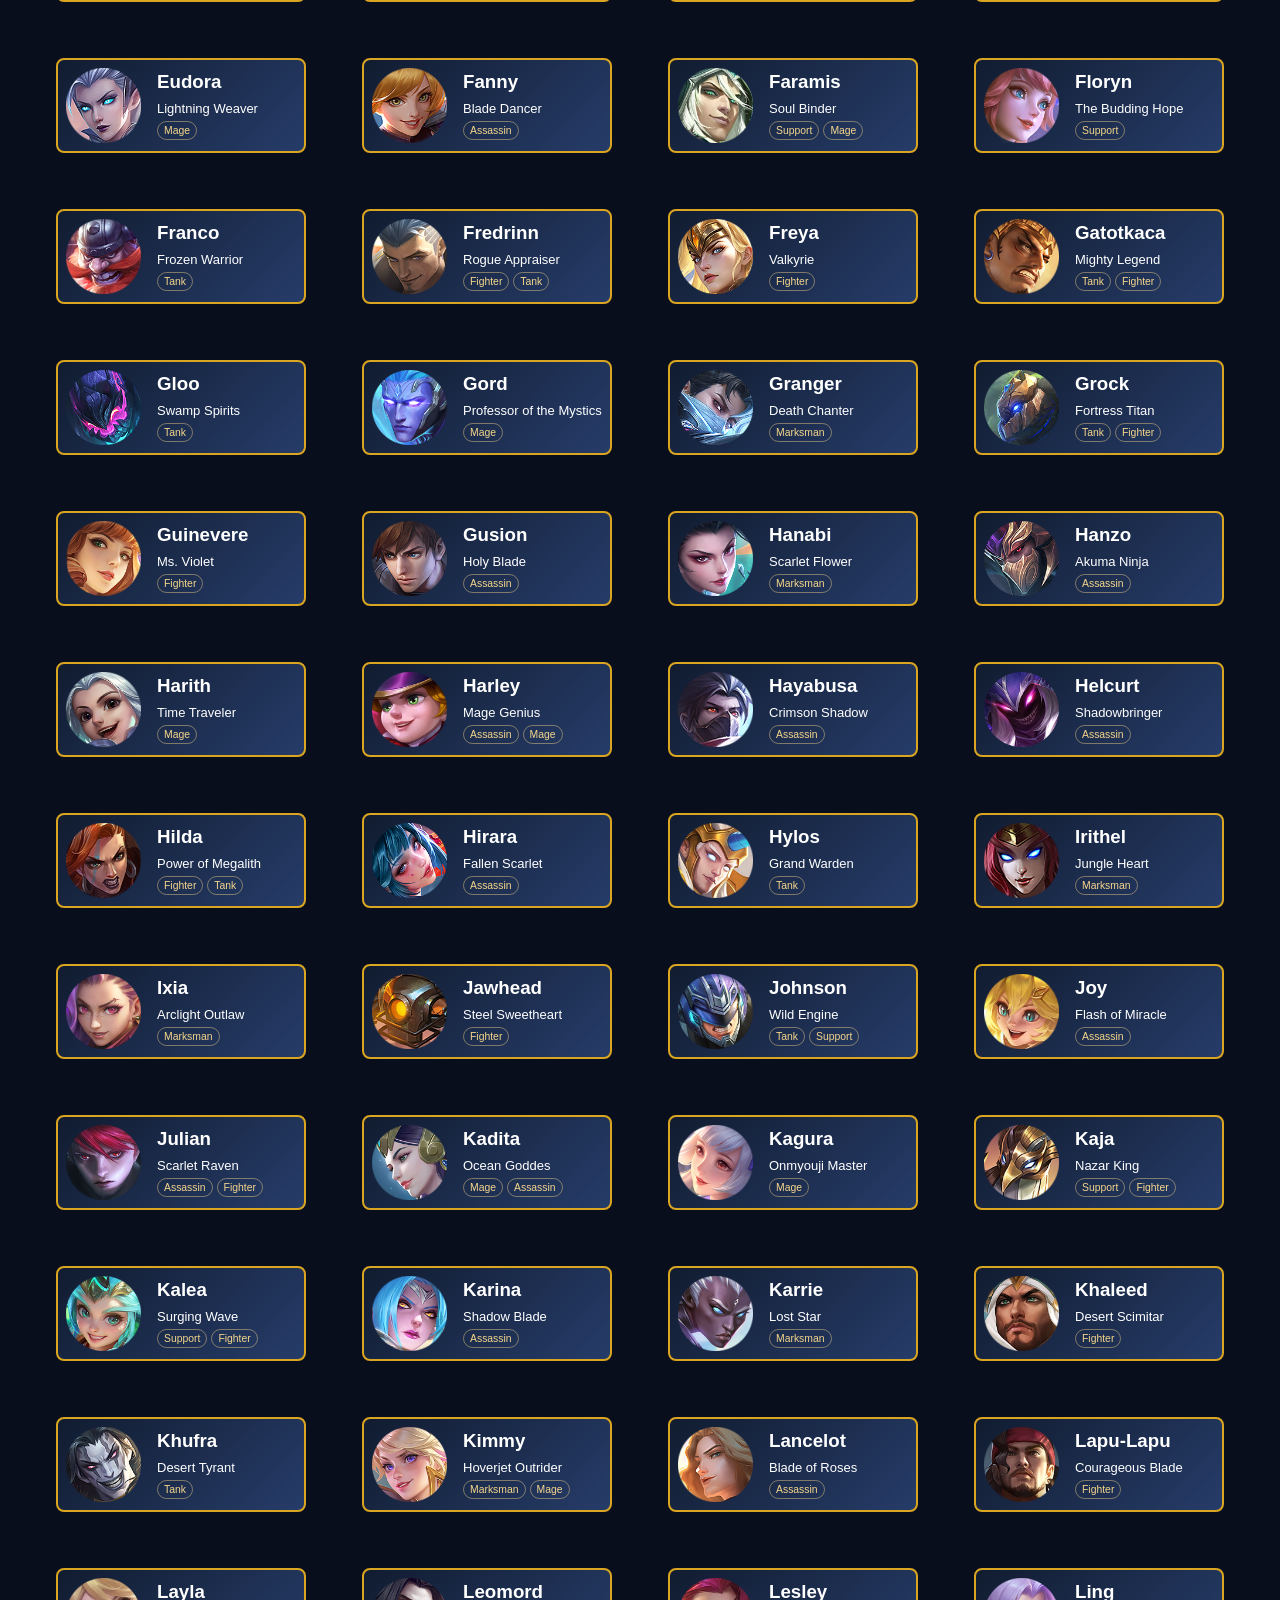
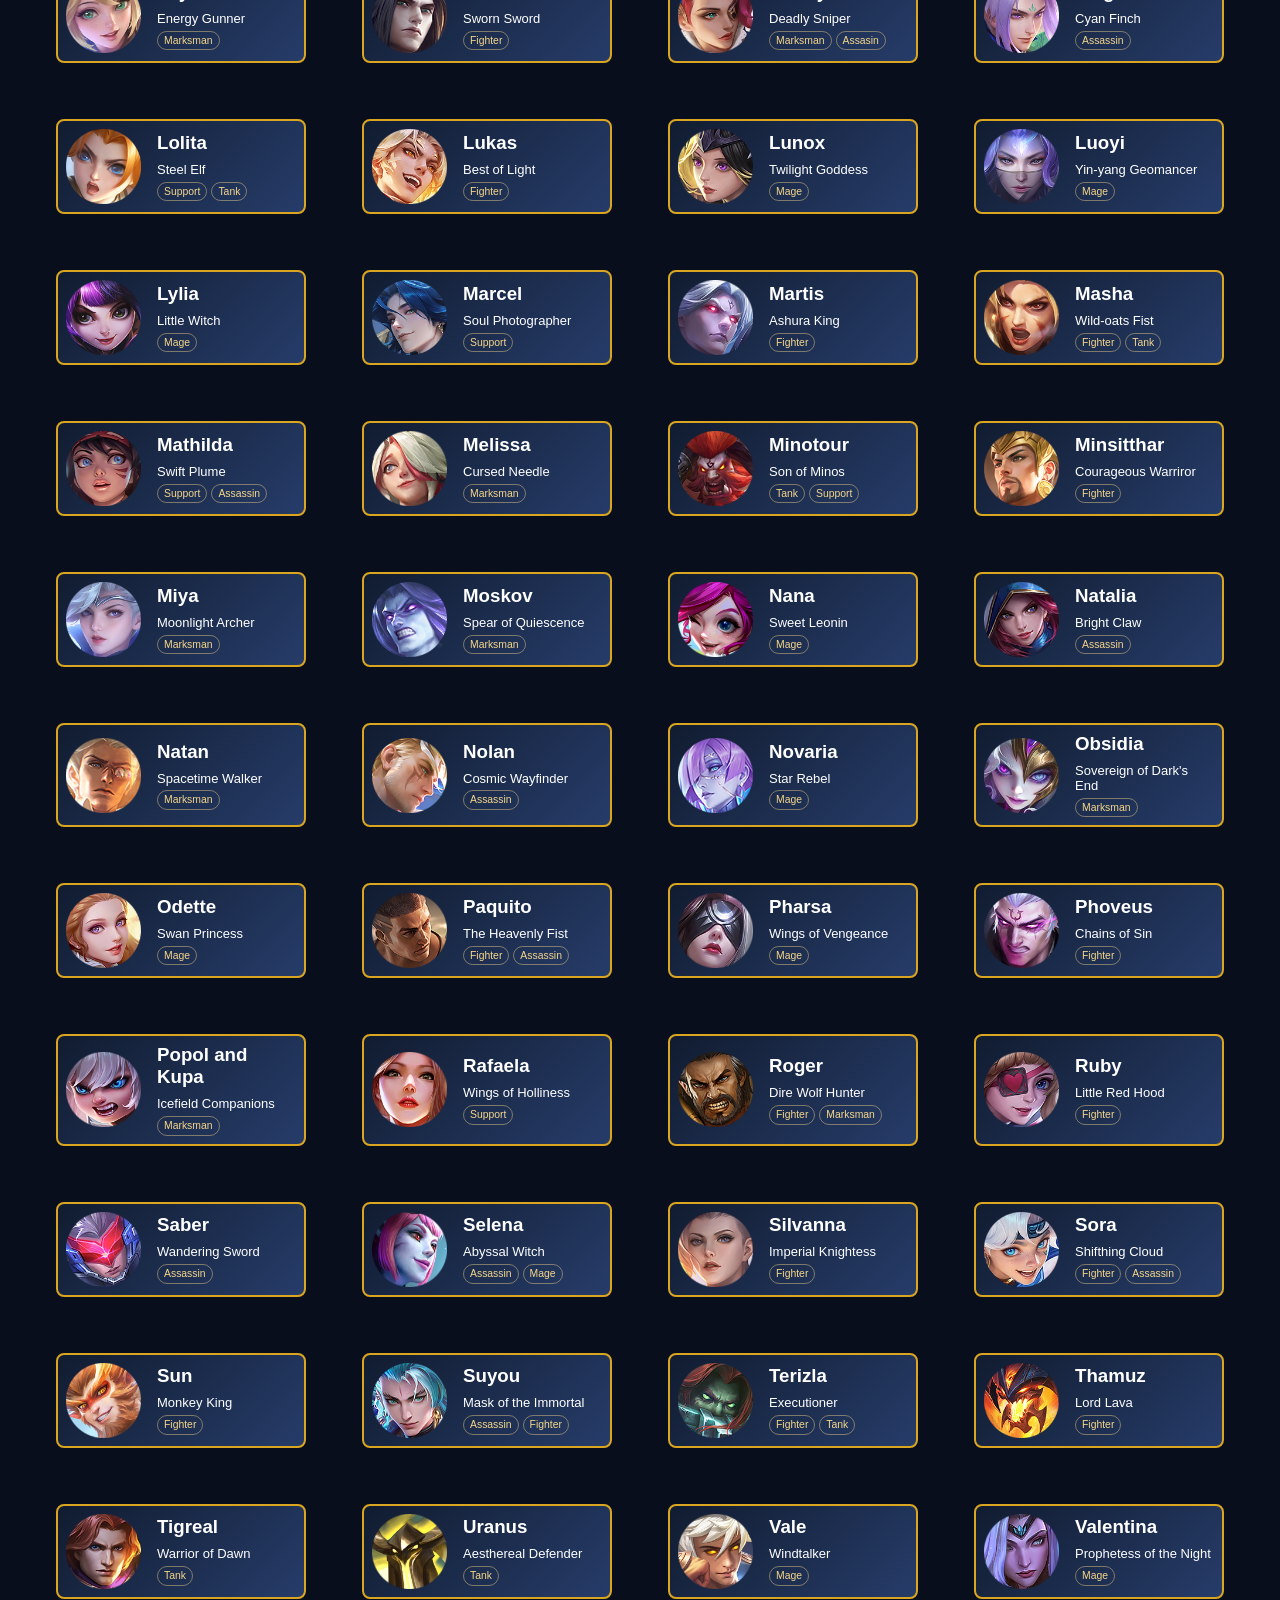
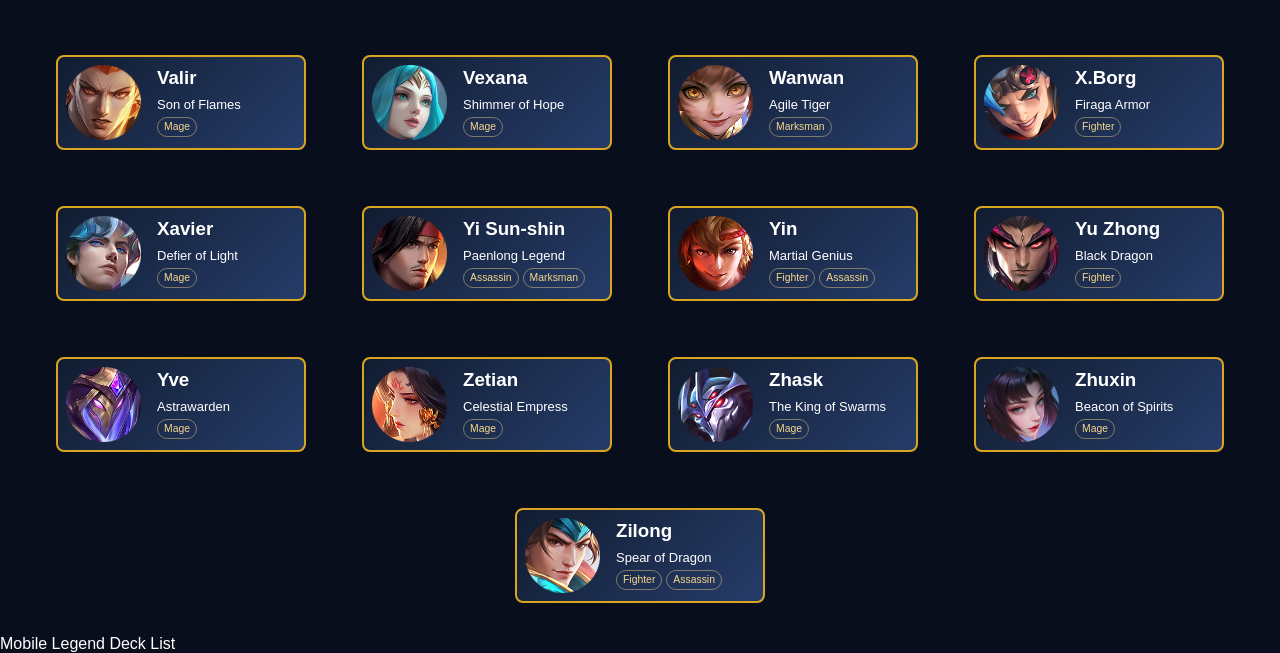
==== commit 93b3b50e: "detail hero Co-authored-by: Copilot <223556219+Copilot@users.noreply.github.com>" ====
--- a/index.html
+++ b/index.html
@@ -1,5 +1,5 @@
 <!DOCTYPE html>
-<html lang="en">
+<html lang="id">
 
 <head>
     <meta charset="UTF-8">
@@ -32,7 +32,7 @@
                 <button class="filter-btn" data-role="Marksman">Marksman</button>
                 <button class="filter-btn" data-role="Support">Support</button>
             </div>
-
+ 
         </section>
 
         <!-- Hero Collection -->
--- a/style.css
+++ b/style.css
@@ -1,14 +1,13 @@
-*{
+* {
     margin: 0;
     padding: 0;
 }
+
 .header {
-    background: linear-gradient(
-        135deg,
-        #111c30,
-        #263c69
-    );
-        /* rgba(102, 114, 205, 0.884); */
+    background: linear-gradient(135deg,
+            #111c30,
+            #263c69);
+    /* rgba(102, 114, 205, 0.884); */
     color: #f5d68b;
     text-align: center;
     padding: 32px 16px;
@@ -27,9 +26,8 @@
 }
 
 
-
 /* body */
-body{
+body {
     background-color: #080e1c;
     color: white;
     font-family: arrial, Arial, sans-serif;
@@ -49,6 +47,7 @@
     justify-content: space-between;
     align-items: center;
     gap: 12px;
+    margin: 10px;
 }
 
 input {
@@ -63,7 +62,7 @@
     outline: none;
 }
 
-#search:focus{
+#search:focus {
     border-color: goldenrod;
 }
 
@@ -85,7 +84,7 @@
     transition: 0.3s;
 }
 
-.filter-btn:hover{
+.filter-btn:hover {
     background-color: #344968;
 }
 
@@ -96,26 +95,28 @@
     font-weight: bold;
 }
 
-.hero-section h2{
+.hero-section h2 {
     font-size: 39px;
-    
+    margin: 20px;
+    font-family: "Trebuchet MS", Arial, sans-serif;
 }
 
 
 /* Membuat gambar hero menjadi baris dan kolom */
-.hero-list{
+.hero-list {
     display: flex;
     flex-wrap: wrap;
     gap: 40px;
-    justify-content:center;
+    justify-content: center;
     margin: 0 auto;
 
 
 }
-.hero-card{
-    background:linear-gradient( 135deg,
-        #111c30,
-        #263c69);
+
+.hero-card {
+    background: linear-gradient(135deg,
+            #111c30,
+            #263c69);
     display: flex;
     flex-direction: row;
     width: 250px;
@@ -127,34 +128,223 @@
     margin: 8px;
     border: 2px solid goldenrod;
     border-radius: 8px;
-
-}
-
-.hero-desc{
+    cursor: pointer;
+
+}
+
+.hero-card:hover {
+    transform: translateY(-4px);
+    box-shadow: 0 10px 28px goldenrod;
+}
+
+
+.hero-desc {
     display: flex;
     flex-direction: column;
     padding: 0;
     margin: 0;
 
 }
-div.hero-desc h3{
+
+div.hero-desc h3 {
     /* font-size: 1.1rem; */
     margin: 0;
     margin-bottom: 0.5rem;
 }
-div.hero-desc p{
+
+div.hero-desc p {
     margin: 0;
     margin-bottom: 0.3rem;
     font-size: small;
 }
 
-  
-
+.hero-card-roles {
+    display: flex;
+    flex-wrap: wrap;
+    gap: 4px;
+}
+
+.hero-card-role {
+    padding: 2px 6px;
+    border: 1px solid rgba(245, 214, 139, 0.45);
+    border-radius: 999px;
+    color: #f5d68b;
+    font-size: 0.65rem;
+    line-height: 1.3;
+}
 
 /* Mengatur gambar agar lebih kecil */
-.hero-card img{
+.hero-card img {
     width: 75px;
     height: 75px;
+}
+
+.back-btn {
+    display: inline-block;
+    margin-top: 4px;
+    padding: 8px 12px;
+    border: 1px solid goldenrod;
+    border-radius: 8px;
+    color: #f5d68b;
+    text-decoration: none;
+}
+
+.back-btn:hover {
+    background: #f5d68b;
+    color: #080e1c;
+}
+
+
+
+.detail-card {
+    display: grid;
+    grid-template-columns: 420px minmax(0, 1fr);
+    gap: 60px;
+    max-width: 1150px;
+    margin: 24px auto;
+    padding: 24px;
+    border: 2px solid goldenrod;
+    border-radius: 20px;
+    background: linear-gradient(135deg, #111c30, #263c69);
+    box-sizing: border-box;
+}
+
+.detail-image-box img {
+    display: block;
+    width: 420px;
+    height: auto;
+    object-fit: contain;
+    border-radius: 20px;
+    margin: 20px;
+}
+
+.detail-info {
+    min-width: 0;
+    display: flex;
+    flex-wrap: wrap;
+    align-content: flex-start;
+    align-items: center;
+    column-gap: 16px;
+    row-gap: 14px;
+}
+
+.detail-info h2 {
+    order: 1;
+    margin: 8px 0 0;
+    color: #f5d68b;
+    font-family: "Trebuchet MS", Arial, sans-serif;
+    font-size: clamp(2.75rem, 5vw, 4rem);
+    font-weight: 800;
+    line-height: 1.05;
+    letter-spacing: -0.04em;
+}
+
+.hero-roles {
+    order: 2;
+    display: flex;
+    flex-wrap: wrap;
+    align-items: center;
+    gap: 8px;
+    margin: 15px 0 0;
+}
+
+.hero-role {
+    display: inline-block;
+    padding: 7px 12px;
+    border: 1px solid rgba(245, 214, 139, 0.55);
+    border-radius: 999px;
+    background: rgba(8, 14, 28, 0.45);
+    color: #f5d68b;
+    font-size: 0.8rem;
+    font-weight: 700;
+    letter-spacing: 0.1em;
+    text-transform: uppercase;
+}
+
+.hero-nickname {
+    order: 3;
+    flex-basis: 100%;
+    margin: 4px 0 8px;
+    color: #d5dbea;
+    font-size: 1.1rem;
+    font-style: italic;
+    letter-spacing: 0.02em;
+}
+
+.detail-info > section {
+    order: 4;
+    flex: 0 0 100%;
+    min-width: 0;
+}
+
+.detail-info > section h3 {
+    margin-bottom: 8px;
+    color: #f5d68b;
+    font-size: 1.25rem;
+    letter-spacing: 0.04em;
+}
+
+.description-text {
+    color: #d5dbea;
+    font-size: 20px ;
+    line-height: 1.75;
+}
+
+.hero-skills {
+    order: 5;
+    flex: 0 0 100%;
+    box-sizing: border-box;
+    min-height: 335px;
+    margin-top: 8px;
+    padding: 16px;
+    border: 1px dashed rgba(245, 214, 139, 0.55);
+    border-radius: 14px;
+    background: rgba(8, 14, 28, 0.25);
+}
+
+.hero-skills > h3 {
+    margin-bottom: 14px;
+    color: #f5d68b;
+    font-size: 1.2rem;
+}
+
+.skill-list {
+    display: flex;
+    flex-direction: column;
+    align-items: flex-start;
+    gap: 12px;
+    min-height: 100px;
+    margin-top: 30px;
+}
+
+.skill-item {
+    display: flex;
+    align-items: center;
+    flex: 0 0 auto;
+    margin: 0;
+}
+
+.skill-item img {
+    display: block;
+    width: 66px;
+    height: 66px;
+    margin: 0 auto;
+    padding: 4px;
+    border: 1px solid rgba(245, 214, 139, 0.55);
+    border-radius: 12px;
+    background: #17243a;
+    box-sizing: border-box;
+    object-fit: contain;
+}
+
+.skill-item-error img {
+    border-color: #ffb4a9;
+}
+
+.skill-name{
+    margin: 0 0 0 20px;
+    font-size: 18px;
+    font-family: "Trebuchet MS", Arial, sans-serif;
 }
 
 /* Responsive */
@@ -163,13 +353,29 @@
         flex-direction: column;
         align-items: stretch;
     }
+
     #search {
         width: 100%;
     }
+
     .filters {
         justify-content: center;
     }
+
     .header h1 {
         font-size: 24px;
     }
 }
+
+@media (max-width: 800px) {
+    .detail-card {
+        grid-template-columns: minmax(0, 1fr);
+        gap: 24px;
+    }
+
+    .detail-image-box img {
+        width: 100%;
+        max-width: 420px;
+        margin: 0 auto;
+    }
+}
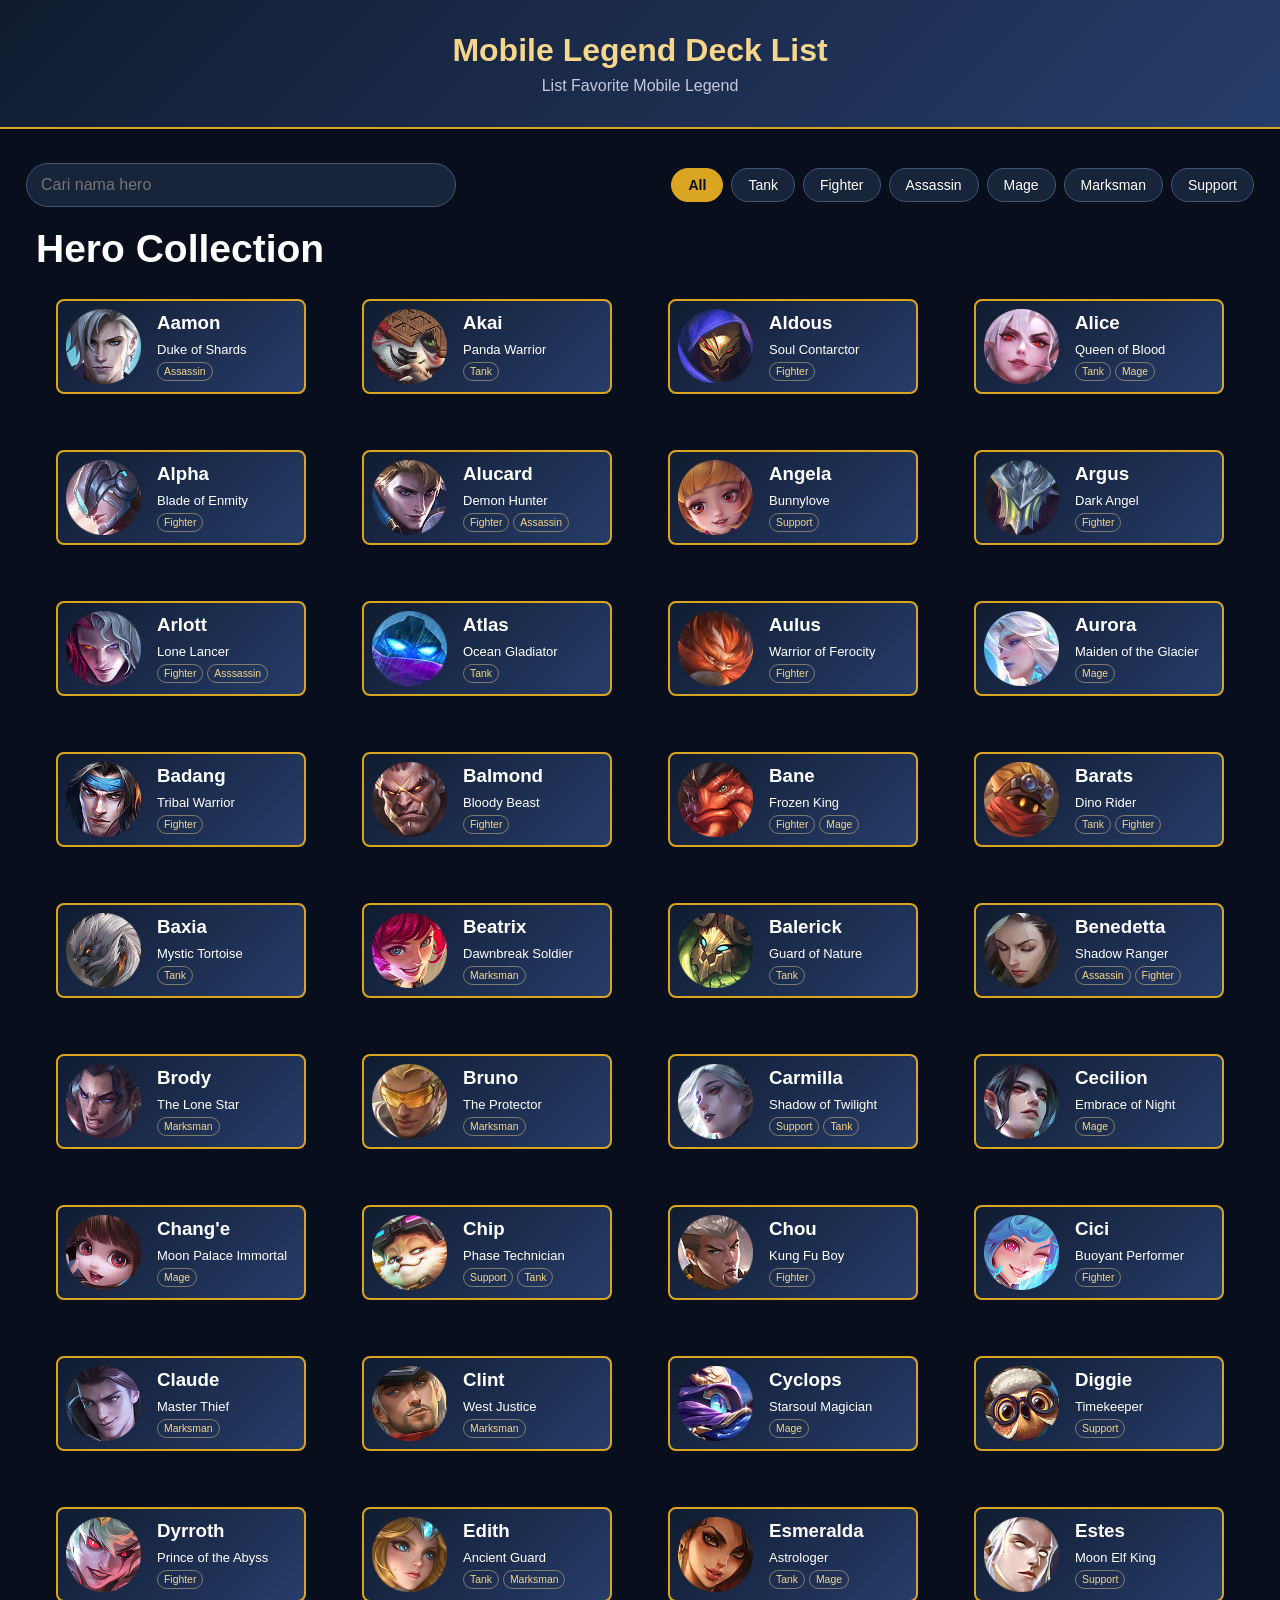
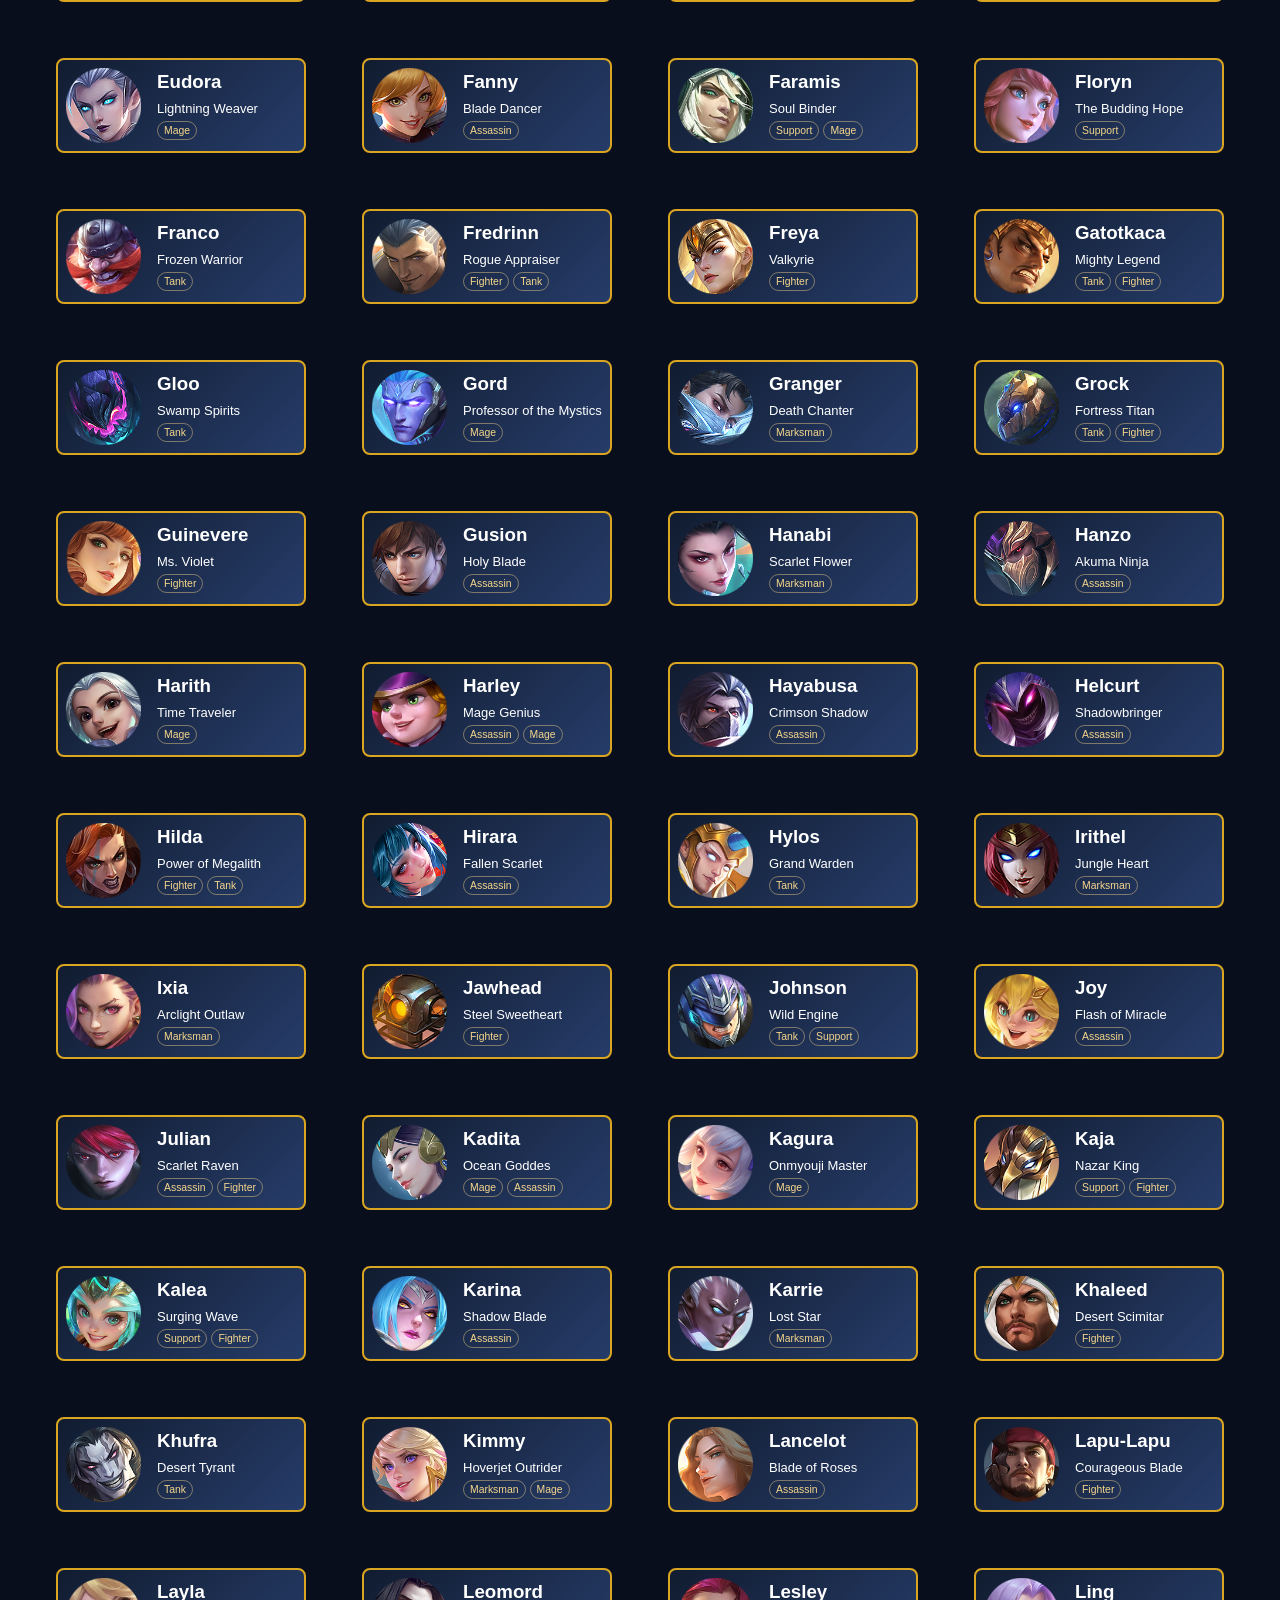
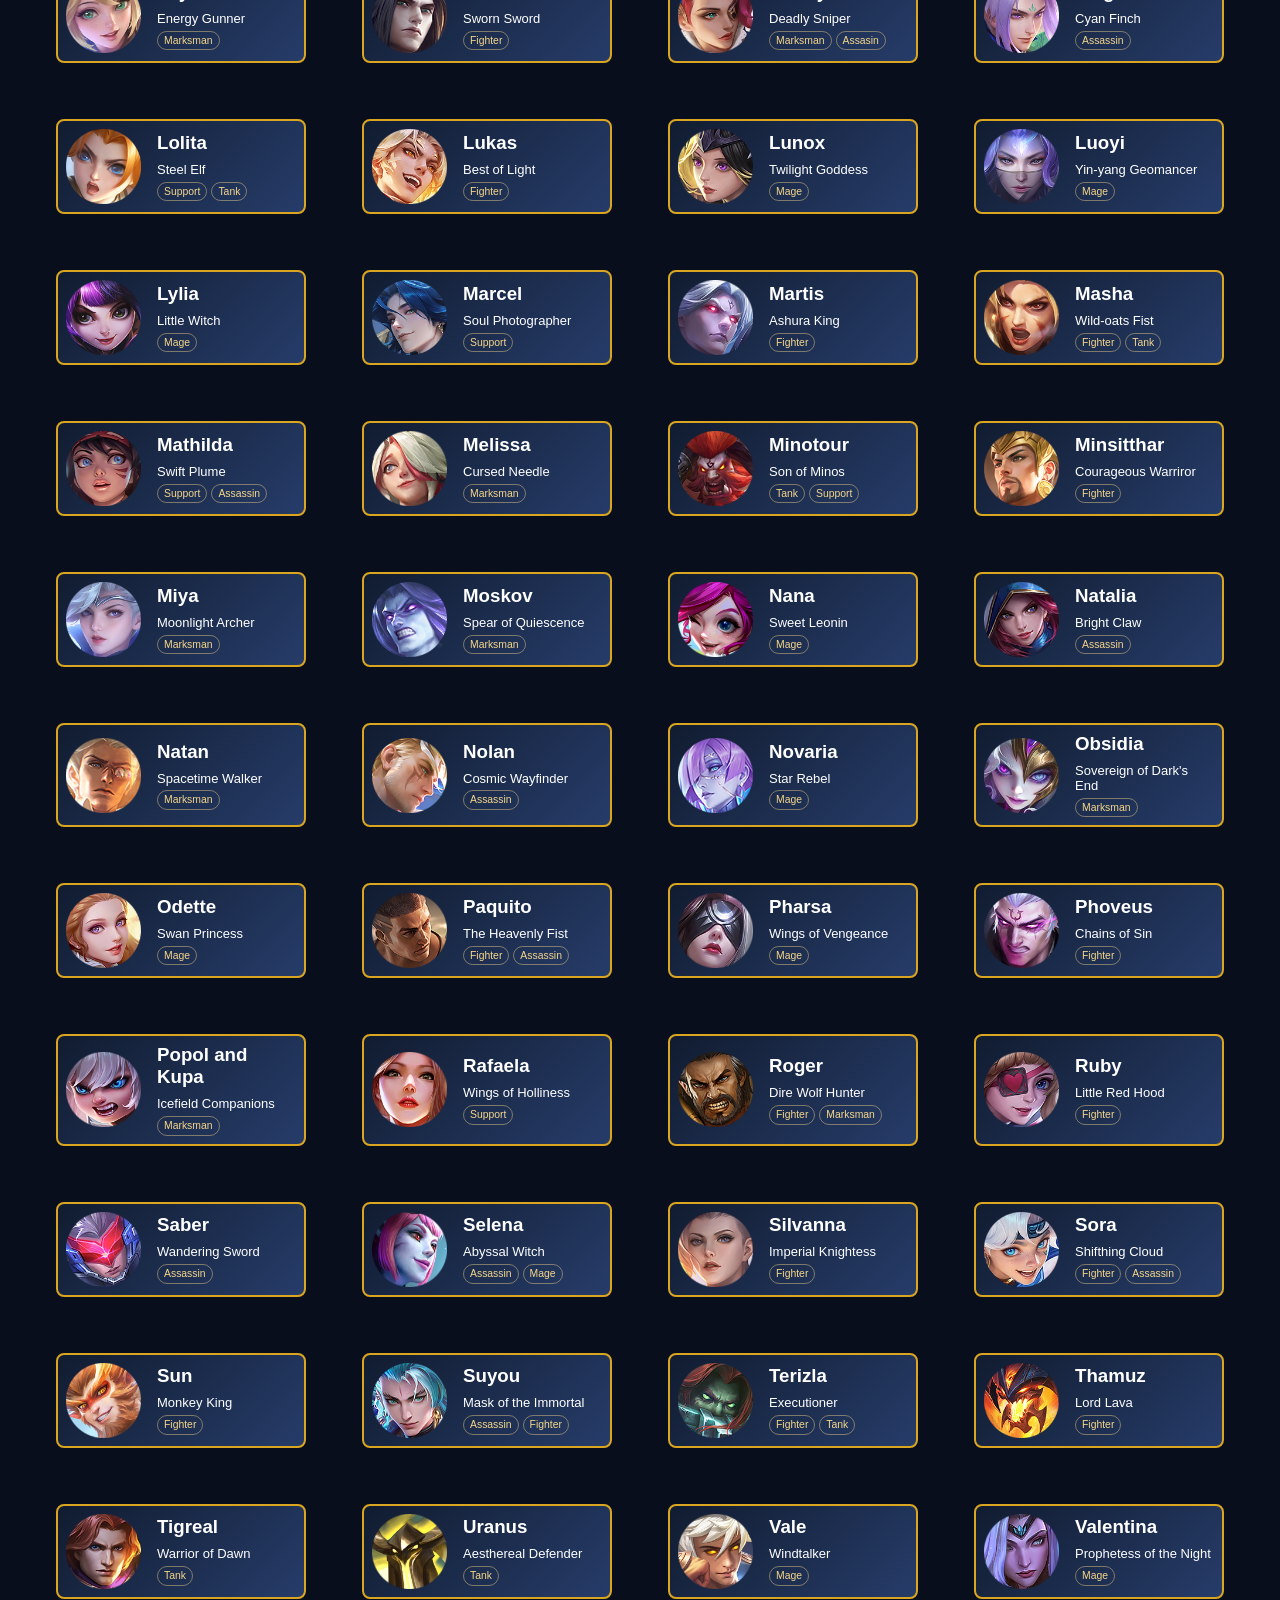
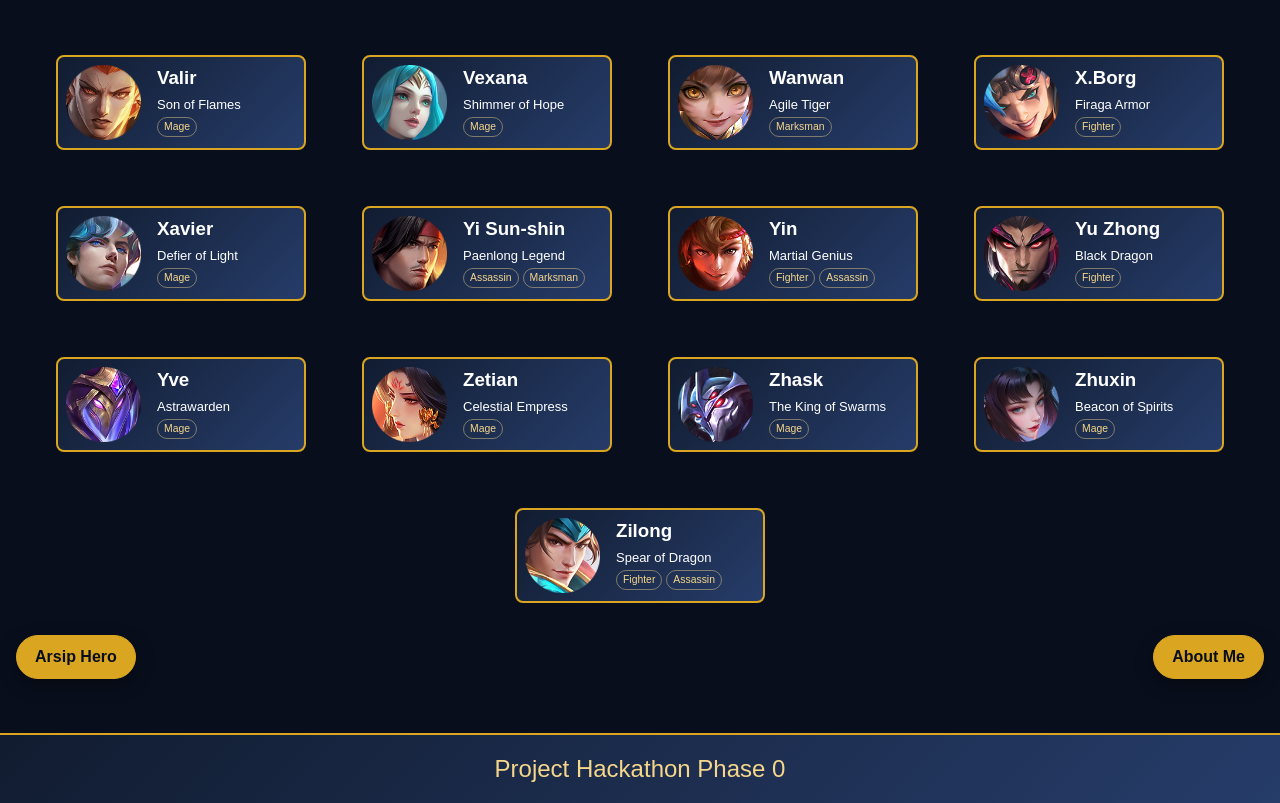
==== commit bf1ba238: "Hackathon Final" ====
--- a/index.html
+++ b/index.html
@@ -50,10 +50,14 @@
 
         </section>
 
+        <nav class="archive-home-navigation" aria-label="Halaman lain">
+            <a href="archive.html" class="archive-home-button">Arsip Hero</a>
+            <a href="about.html" class="archive-home-button">About Me</a>
+        </nav>
     </main>
 
     <footer>
-        <p>Mobile Legend Deck List</p>
+        <p>Project Hackathon Phase 0</p>
     </footer>
 
 
--- a/style.css
+++ b/style.css
@@ -327,7 +327,6 @@
 .skill-item img {
     display: block;
     width: 66px;
-    height: 66px;
     margin: 0 auto;
     padding: 4px;
     border: 1px solid rgba(245, 214, 139, 0.55);
@@ -367,6 +366,7 @@
     }
 }
 
+/* <<<<<<< HEAD */
 @media (max-width: 800px) {
     .detail-card {
         grid-template-columns: minmax(0, 1fr);
@@ -378,4 +378,288 @@
         max-width: 420px;
         margin: 0 auto;
     }
+}
+
+.archive-navigation {
+    margin-bottom: 20px;
+}
+
+.archive-home-navigation {
+    display: flex;
+    justify-content: space-between;
+    margin-top: 24px;
+    gap: 18px;
+}
+
+.archive-home-button {
+    display: inline-block;
+    padding: 12px 18px;
+    border: 1px solid goldenrod;
+    border-radius: 999px;
+    background: goldenrod;
+    color: #080e1c;
+    font-weight: bold;
+    text-decoration: none;
+    box-shadow: 0 6px 18px rgba(0, 0, 0, 0.35);
+}
+
+.archive-home-button:hover {
+    background: #f5d68b;
+}
+
+.archive-container {
+    max-width: 1100px;
+    margin-bottom: 125px;
+}
+
+.archive-intro {
+    margin: 20px 0;
+    color: #d5dbea;
+    line-height: 1.6;
+}
+
+.archive-list {
+    display: grid;
+    grid-template-columns: repeat(auto-fit, minmax(280px, 1fr));
+    gap: 20px;
+}
+
+.archive-card {
+    padding: 20px;
+    border: 1px solid rgba(245, 214, 139, 0.55);
+    border-radius: 14px;
+    background: linear-gradient(135deg, #111c30, #263c69);
+}
+
+.archive-card img {
+    display: block;
+    width: 100%;
+    height: 240px;
+    margin-bottom: 16px;
+    border-radius: 8px;
+    background: #0b1220;
+    object-fit: contain;
+}
+
+.archive-card h2 {
+    margin-bottom: 10px;
+    color: #f5d68b;
+}
+
+.archive-card p {
+    margin: 0;
+    color: #d5dbea;
+    line-height: 1.6;
+}
+
+.about-container {
+    max-width: 1000px;
+}
+
+.about-reflection {
+    margin-bottom: 20px;
+    color: #d5dbea;
+    line-height: 1.7;
+}
+
+.about-reflection h2 {
+    margin-bottom: 8px;
+    color: #f5d68b;
+}
+
+.about-profiles {
+    display: grid;
+    gap: 20px;
+}
+
+.about-card {
+    display: flex;
+    align-items: center;
+    gap: 28px;
+    padding: 24px;
+    border: 1px solid rgba(245, 214, 139, 0.55);
+    border-radius: 14px;
+    background: linear-gradient(135deg, #111c30, #263c69);
+}
+
+.about-photo-placeholder {
+    display: flex;
+    flex: 0 0 220px;
+    flex-direction: column;
+    align-items: center;
+    justify-content: center;
+    width: 220px;
+    height: 220px;
+    border: 1px dashed rgba(245, 214, 139, 0.7);
+    border-radius: 14px;
+    background: #0b1220;
+    color: #f5d68b;
+}
+
+.about-photo-placeholder span {
+    font-size: 4rem;
+    font-weight: bold;
+}
+
+.about-photo-placeholder small {
+    margin-top: 8px;
+    color: #d5dbea;
+}
+
+.about-profile-photo {
+    display: block;
+    flex: 0 0 220px;
+    width: 220px;
+    height: 220px;
+    border: 1px solid rgba(245, 214, 139, 0.55);
+    border-radius: 14px;
+    object-fit: cover;
+}
+
+.about-content {
+    flex: 1;
+}
+
+.about-content h3 {
+    margin-bottom: 12px;
+    color: #f5d68b;
+}
+
+.about-content h2 {
+    margin-bottom: 12px;
+    color: #f5d68b;
+    font-size: 1.6rem;
+}
+
+.about-content p {
+    color: #d5dbea;
+    line-height: 1.7;
+}
+
+.about-github {
+    display: inline-block;
+    margin-top: 20px;
+    color: #f5d68b;
+    font-weight: bold;
+}
+
+@media (max-width: 600px) {
+    .about-card {
+        flex-direction: column;
+        align-items: stretch;
+    }
+
+    .about-photo-placeholder {
+        flex-basis: auto;
+        width: 100%;
+        height: 200px;
+        box-sizing: border-box;
+    }
+
+    .about-profile-photo {
+        flex-basis: auto;
+        width: 100%;
+        height: 220px;
+        box-sizing: border-box;
+    }
+}
+
+/* ======= */
+
+.hero-detail {
+    display: none;
+    flex-direction: column;
+    background: linear-gradient(135deg, #111c30, #263c60);
+    border: 2px solid goldenrod;
+    border-radius: 12px;
+    padding: 30px;
+    margin: 20px;
+    min-height: 400px;
+}
+
+/* Gambar dan informasi */
+.detail-info {
+    display: flex;
+    flex-direction: row;
+    align-items: flex-start;
+    gap: 50px;
+}
+
+/* gambar hero di kiri*/
+.detail-info img {
+    width: 66px;
+    height: 66px;
+    object-fit: contain;
+    flex-shrink: 0;
+}
+
+/* bagian kanan gambar */
+.detail-content {
+    flex: 1;
+}
+
+/* nama dan nickname sejajar */
+.detail-header {
+    display: flex;
+    flex-direction: row;
+    gap: 60px;
+    align-items: flex-start;
+}
+
+/* lore dibawah nama */
+.hero-lore {
+    margin-top: 35;
+}
+
+.hero-name h2 .hero-nickname h2 .hero-lore h2 {
+    color: goldenrod;
+}
+
+/* tombol back */
+.back-btn {
+    align-self: flex-end;
+    margin-top: auto;
+    padding: 12px 30px;
+    background: goldenrod;
+    color: #080e1c;
+    border: none;
+    border-radius: 8px;
+    font-weight: bold;
+    cursor: pointer;
+}
+
+footer{
+    display: flex;
+    justify-content: center;
+    text-align: center;
+    margin-top: 30px;
+    margin-bottom: 0px;
+    padding: 20px 24px;
+    border-top: 2px solid goldenrod;
+    background: linear-gradient(135deg, #111c30, #263c69);;
+}
+footer p {
+    font-size: x-large;
+    font-family: "Trebuchet MS", Arial, sans-serif;
+    color: #f5d68b;
+}
+
+/* tampilan mobile */
+@media (max-width: 600px) {
+    .detail-info {
+        flex-direction: column;
+        align-items: center;
+
+    }
+
+    .detail-header {
+        gap: 20px;
+        flex-wrap: wrap;
+
+    }
+
+    .detail-info img {
+        width: 180px;
+        height: 250px;
+    }
 }
